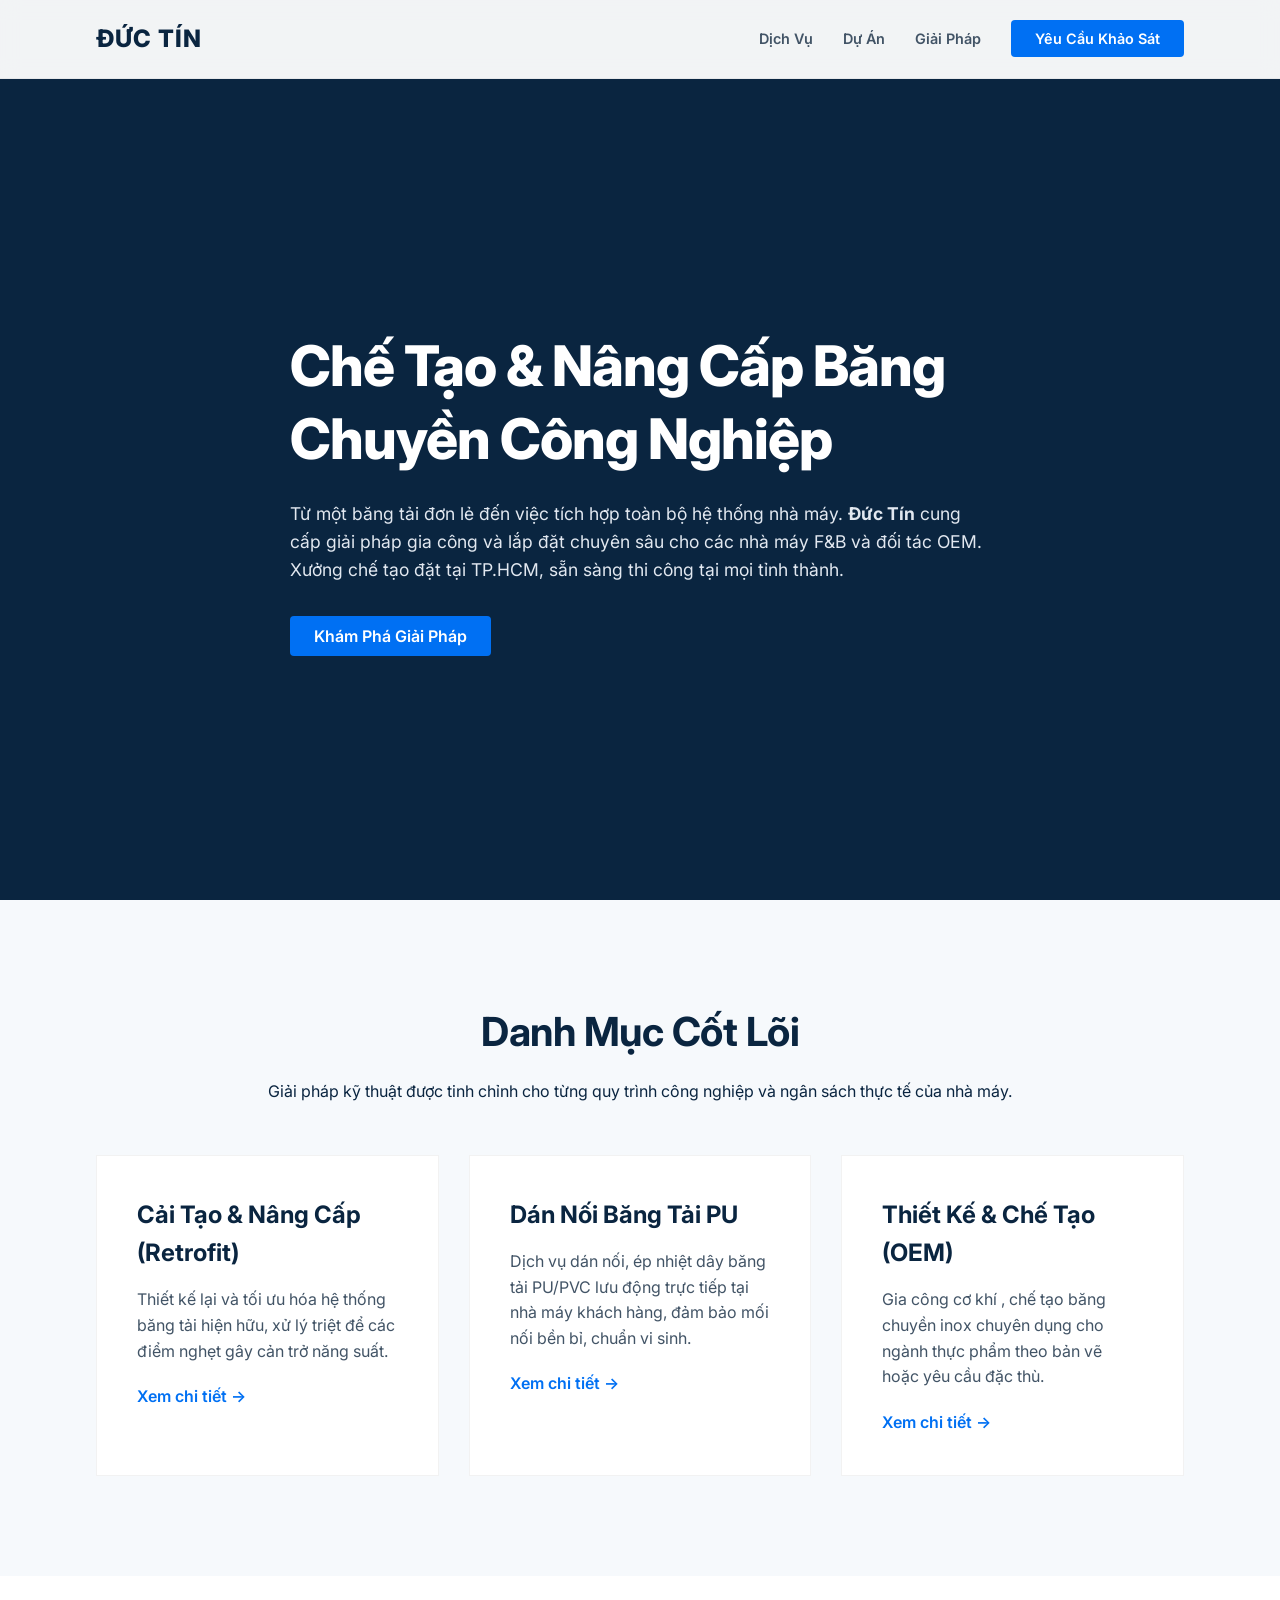
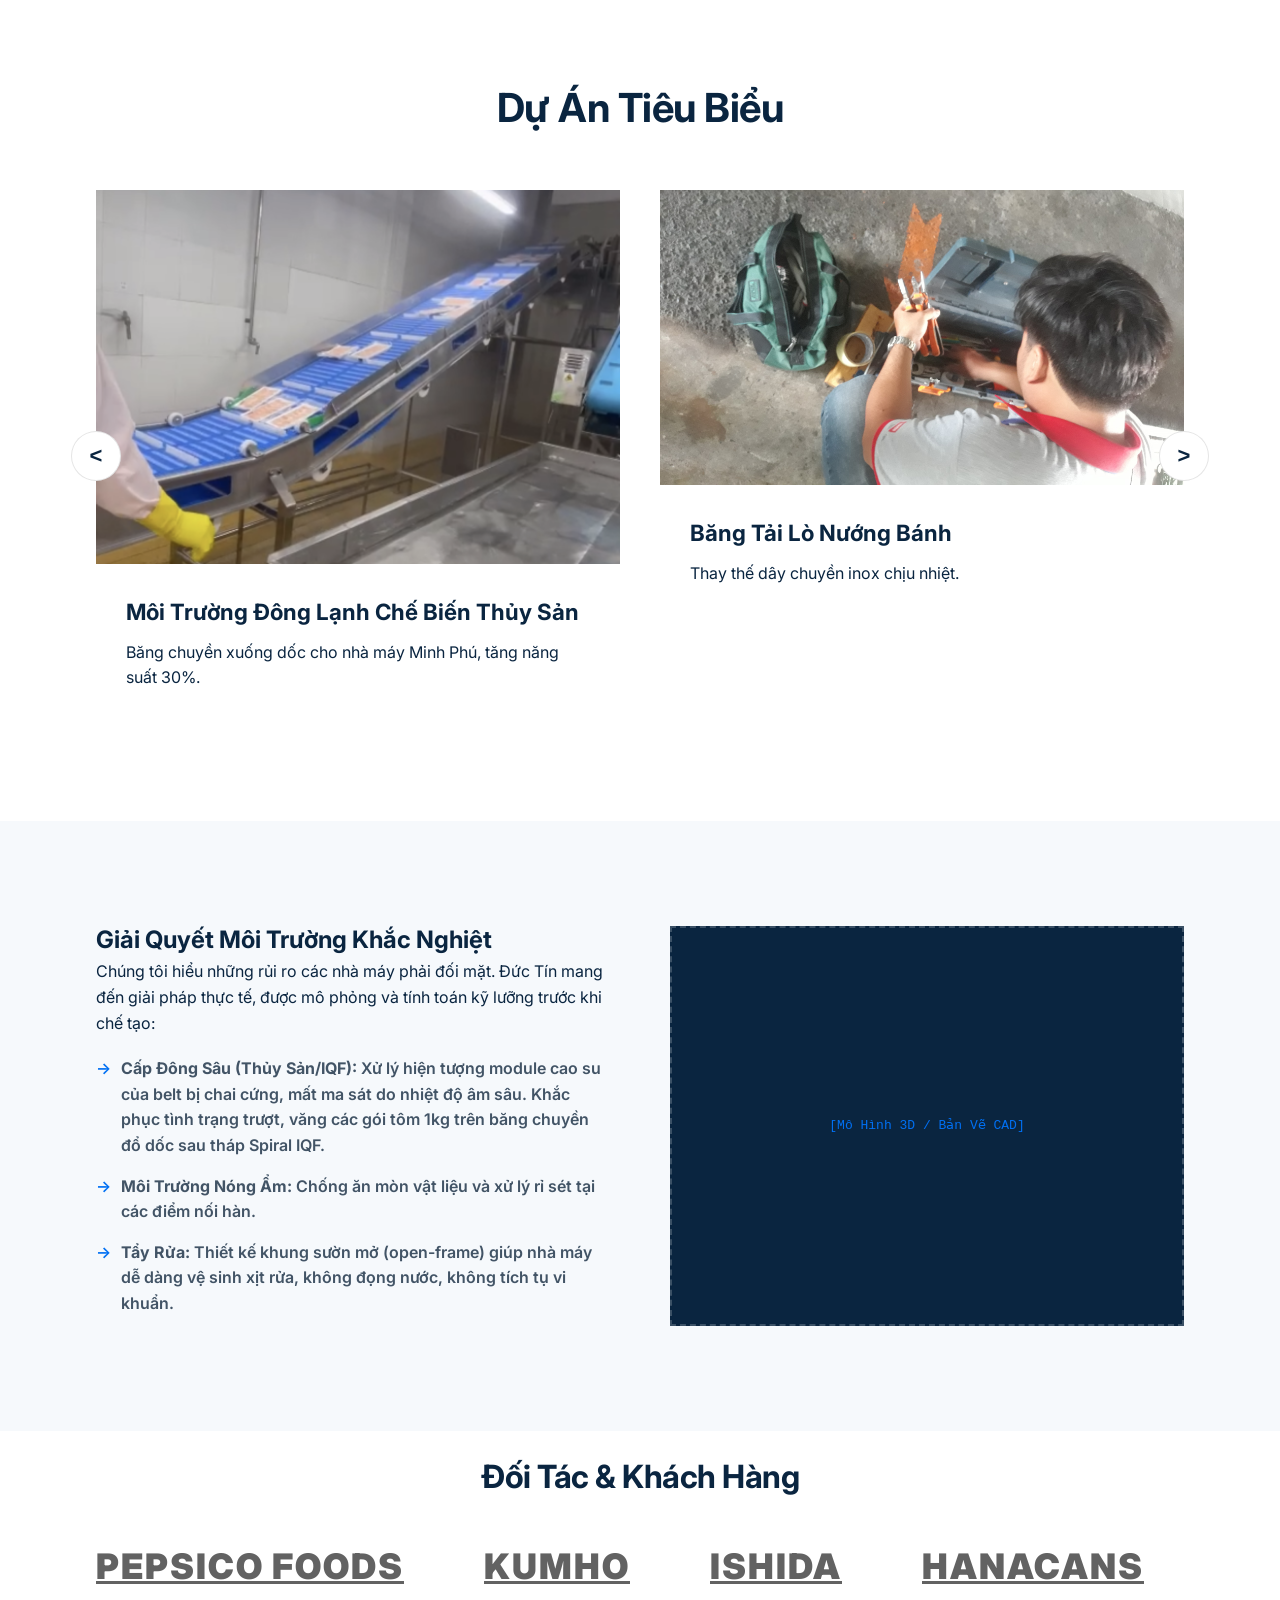
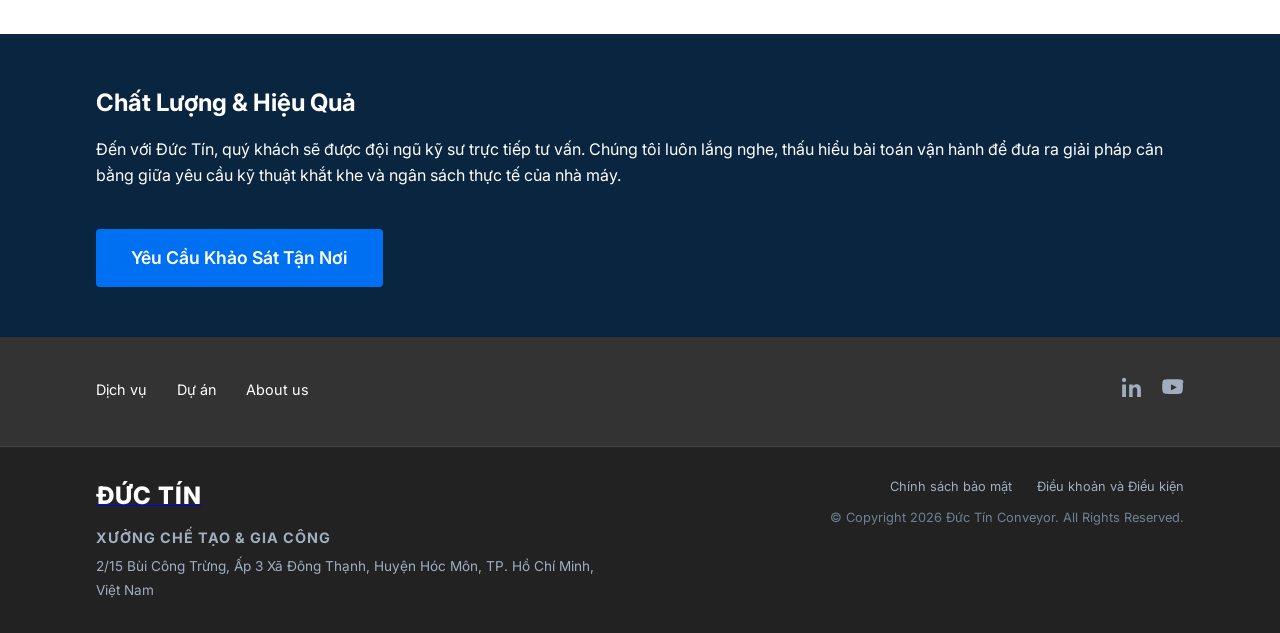
==== index.html @ 05ac9825 "init" ====
<!doctype html>
<html lang="vi">
  <head>
    <meta charset="UTF-8" />
    <meta name="viewport" content="width=device-width, initial-scale=1.0" />
    <meta
      name="description"
      content="Đức Tín - Chuyên gia chế tạo và nâng cấp hệ thống băng chuyền (Conveyor Retrofit) cho nhà máy F&B và đối tác OEM tại TP.HCM và toàn quốc."
    />
    <title>
      Đức Tín | Giải Pháp Băng Chuyền Thực Phẩm & Kỹ Thuật Chuyên Sâu
    </title>

    <link rel="stylesheet" href="assets/css/style.css" />
    <link
      href="https://fonts.googleapis.com/css2?family=Inter:wght@300;400;600;800&display=swap"
      rel="stylesheet"
    />
  </head>
  <body>
    <header id="main-header">
      <div class="container flex-between">
        <div class="logo">
          <strong>ĐỨC TÍN</strong>
        </div>
        <nav>
          <ul class="nav-links">
            <li><a href="#capabilities">Dịch Vụ</a></li>
            <li><a href="#projects">Dự Án</a></li>
            <li><a href="#expertise">Giải Pháp</a></li>
            <li><a href="#contact" class="btn-primary">Yêu Cầu Khảo Sát</a></li>
          </ul>
        </nav>
      </div>
    </header>

    <main>
      <section id="hero" class="hero-section">
        <video class="hero-video" autoplay loop muted playsinline>
          <source src="assets/videos/20250815_181131.mp4" type="video/mp4" />
        </video>

        <div class="hero-overlay"></div>

        <div class="container hero-content kinetic-up">
          <h1>Chế Tạo & Nâng Cấp Băng Chuyền Công Nghiệp</h1>
          <p>
            Từ một băng tải đơn lẻ đến việc tích hợp toàn bộ hệ thống nhà máy.
            <strong>Đức Tín</strong> cung cấp giải pháp gia công và lắp đặt
            chuyên sâu cho các nhà máy F&B và đối tác OEM. Xưởng chế tạo đặt tại
            TP.HCM, sẵn sàng thi công tại mọi tỉnh thành.
          </p>
          <div class="hero-actions">
            <a href="#capabilities" class="btn-primary">Khám Phá Giải Pháp</a>
          </div>
        </div>
      </section>

      <section id="capabilities" class="section-padding bg-light">
        <div class="container">
          <div class="section-header kinetic-up">
            <h2>Danh Mục Cốt Lõi</h2>
            <p>
              Giải pháp kỹ thuật được tinh chỉnh cho từng quy trình công nghiệp
              và ngân sách thực tế của nhà máy.
            </p>
          </div>
          <div class="grid-3">
            <div class="card kinetic-up delay-1">
              <h3>Cải Tạo & Nâng Cấp (Retrofit)</h3>
              <p>
                Thiết kế lại và tối ưu hóa hệ thống băng tải hiện hữu, xử lý
                triệt để các điểm nghẹt gây cản trở năng suất.
              </p>
              <a
                href="https://bangtaiductin.com/dich-vu/caitao"
                class="read-more"
                >Xem chi tiết &rarr;</a
              >
            </div>
            <div class="card kinetic-up delay-2">
              <h3>Dán Nối Băng Tải PU</h3>
              <p>
                Dịch vụ dán nối, ép nhiệt dây băng tải PU/PVC lưu động trực tiếp
                tại nhà máy khách hàng, đảm bảo mối nối bền bỉ, chuẩn vi sinh.
              </p>
              <a
                href="https://bangtaiductin.com/dich-vu/dannoipu"
                class="read-more"
                >Xem chi tiết &rarr;</a
              >
            </div>
            <div class="card kinetic-up delay-3">
              <h3>Thiết Kế & Chế Tạo (OEM)</h3>
              <p>
                Gia công cơ khí , chế tạo băng chuyền inox chuyên dụng cho ngành
                thực phẩm theo bản vẽ hoặc yêu cầu đặc thù.
              </p>
              <a
                href="https://bangtaiductin.com/dich-vu/thietkechetao"
                class="read-more"
                >Xem chi tiết &rarr;</a
              >
            </div>
          </div>
        </div>
      </section>

      <!-- Projects-->
      <section id="projects" class="section-padding">
        <div class="container">
          <div class="section-header kinetic-up">
            <h2>Dự Án Tiêu Biểu</h2>
          </div>

          <div class="projects-slider">
            <button class="slider-btn prev">&lt;</button>

            <div class="projects-viewport">
              <div class="projects-track">
                <!--infinite looping carousel-->
                <!-- PROJECT CARD 1 -->
                <div class="project-card kinetic-up delay-1">
                  <a
                    href="https://bangtaiductin.com/du-an/thuysanlanh"
                    class="project-link"
                  ></a>
                  <div class="project-image">
                    <img src="assets/img/20260228_132549.png" />
                  </div>
                  <div class="project-info">
                    <h4>Môi Trường Đông Lạnh Chế Biến Thủy Sản</h4>
                    <p>
                      Băng chuyền xuống dốc cho nhà máy Minh Phú, tăng năng suất
                      30%.
                    </p>
                  </div>
                </div>

                <!-- PROJECT CARD 2 -->
                <div class="project-card kinetic-up delay-2">
                  <a
                    href="https://bangtaiductin.com/du-an/lo-nuong-banh"
                    class="project-link"
                  ></a>
                  <div class="project-image">
                    <img src="assets/img/20250706_082351.jpg" />
                  </div>
                  <div class="project-info">
                    <h4>Băng Tải Lò Nướng Bánh</h4>
                    <p>Thay thế dây chuyền inox chịu nhiệt.</p>
                  </div>
                </div>

                <!-- PROJECT CARD 3 -->
                <div class="project-card kinetic-up delay-3">
                  <a
                    href="https://bangtaiductin.com/du-an/lo-nuong-banh"
                    class="project-link"
                  ></a>
                  <div class="project-image">
                    <img src="" />
                  </div>
                  <div class="project-info">
                    <h4>Dự Án 3</h4>
                    <p>ghí chú</p>
                  </div>
                </div>

                <!-- PROJECT CARD 4 -->
                <div class="project-card kinetic-up delay-4">
                  <a
                    href="https://bangtaiductin.com/du-an/lo-nuong-banh"
                    class="project-link"
                  ></a>
                  <div class="project-image">
                    <img src="" />
                  </div>
                  <div class="project-info">
                    <h4>Dự Án 4</h4>
                    <p>ghi chú</p>
                  </div>
                </div>

                <!-- Future projects add here -->
              </div>
            </div>

            <button class="slider-btn next">&gt;</button>
          </div>
        </div>
      </section>

      <section id="expertise" class="section-padding bg-light">
        <div class="container innovation-split">
          <div class="innovation-text kinetic-up">
            <h2>Giải Quyết Môi Trường Khắc Nghiệt</h2>
            <p>
              Chúng tôi hiểu những rủi ro các nhà máy phải đối mặt. Đức Tín mang
              đến giải pháp thực tế, được mô phỏng và tính toán kỹ lưỡng trước
              khi chế tạo:
            </p>
            <ul>
              <li>
                <strong>Cấp Đông Sâu (Thủy Sản/IQF):</strong> Xử lý hiện tượng
                module cao su của belt bị chai cứng, mất ma sát do nhiệt độ âm
                sâu. Khắc phục tình trạng trượt, văng các gói tôm 1kg trên băng
                chuyền đổ dốc sau tháp Spiral IQF.
              </li>
              <li>
                <strong>Môi Trường Nóng Ẩm:</strong> Chống ăn mòn vật liệu và xử
                lý rỉ sét tại các điểm nối hàn.
              </li>
              <li>
                <strong>Tẩy Rửa:</strong> Thiết kế khung sườn mở (open-frame)
                giúp nhà máy dễ dàng vệ sinh xịt rửa, không đọng nước, không
                tích tụ vi khuẩn.
              </li>
            </ul>
          </div>

          <div class="innovation-visual kinetic-up delay-2">
            <div class="blueprint-placeholder">
              <span>[Mô Hình 3D / Bản Vẽ CAD]</span>
            </div>
          </div>
        </div>
      </section>

      <!-- Clinents -->
      <section id="clients" class="section-padding">
        <div class="container kinetic-up">
          <div class="section-header">
            <h2>Đối Tác & Khách Hàng</h2>
          </div>

          <div class="logo-marquee">
            <div class="logo-track">
              <!-- ORIGINAL SET -->
              <a
                href="https://www.pepsico.com"
                target="_blank"
                class="logo-item"
                >Pepsico Foods</a
              >
              <a href="https://www.kumho.com" target="_blank" class="logo-item"
                >Kumho</a
              >
              <a href="https://www.ishida.com" target="_blank" class="logo-item"
                >Ishida</a
              >
              <a
                href="https://www.hanacans.com"
                target="_blank"
                class="logo-item"
                >Hanacans</a
              >
              <a
                href="https://www.hanacans.com"
                target="_blank"
                class="logo-item"
                >Baosteel</a
              >
              <a
                href="https://www.hanacans.com"
                target="_blank"
                class="logo-item"
                >Bridgestone</a
              >
              <a
                href="https://www.hanacans.com"
                target="_blank"
                class="logo-item"
                >Anh Phát</a
              >
              <a
                href="https://www.hanacans.com"
                target="_blank"
                class="logo-item"
                >PERFETTI VAN MELLE</a
              >
              <a
                href="https://www.hanacans.com"
                target="_blank"
                class="logo-item"
                >TAIKA SEAFOOD</a
              >

              <!-- DUPLICATE SET (for seamless loop) -->
              <a
                href="https://www.pepsico.com"
                target="_blank"
                class="logo-item"
                >Pepsico Foods</a
              >
              <a href="https://www.kumho.com" target="_blank" class="logo-item"
                >Kumho</a
              >
              <a href="https://www.ishida.com" target="_blank" class="logo-item"
                >Ishida</a
              >
              <a
                href="https://www.hanacans.com"
                target="_blank"
                class="logo-item"
                >Hanacans</a
              >
              <a
                href="https://www.hanacans.com"
                target="_blank"
                class="logo-item"
                >Baosteel</a
              >
              <a
                href="https://www.hanacans.com"
                target="_blank"
                class="logo-item"
                >Bridgestone</a
              >
              <a
                href="https://www.hanacans.com"
                target="_blank"
                class="logo-item"
                >Anh Phát</a
              >
              <a
                href="https://www.hanacans.com"
                target="_blank"
                class="logo-item"
                >PERFETTI VAN MELLE</a
              >
              <a
                href="https://www.hanacans.com"
                target="_blank"
                class="logo-item"
                >TAIKA SEAFOOD</a
              >
            </div>
          </div>
        </div>
      </section>

      <!-- CALL TO ACTION -->
      <section id="calltoaction" class="section-padding bg-dark">
        <div class="container text-center kinetic-up">
          <h2>Chất Lượng & Hiệu Quả</h2>
          <p>
            Đến với Đức Tín, quý khách sẽ được đội ngũ kỹ sư trực tiếp tư vấn.
            Chúng tôi luôn lắng nghe, thấu hiểu bài toán vận hành để đưa ra giải
            pháp cân bằng giữa yêu cầu kỹ thuật khắt khe và ngân sách thực tế
            của nhà máy.
          </p>
          <a
            href="mailto:huynh.nguyen@southernstar-vn.com"
            class="btn-primary btn-large"
            >Yêu Cầu Khảo Sát Tận Nơi</a
          >
        </div>
      </section>
    </main>

    <!-- FOOTER-->
    <footer class="bg-dark main-footer">
      <div class="footer-wrapper">
        <section class="footer--top">
          <article class="container top-article">
            <div class="footer--links">
              <ul class="footer--list">
                <li class="footer--listItem">
                  <a
                    href="https://southernstar-vn.com/"
                    class="footer--link text-small"
                    >Dịch vụ</a
                  >
                </li>
                <li class="footer--listItem">
                  <a
                    href="https://southernstar-vn.com/"
                    class="footer--link text-small"
                    >Dự án</a
                  >
                </li>
                <li class="footer--listItem">
                  <a
                    href="https://southernstar-vn.com/"
                    class="footer--link text-small"
                    >About us</a
                  >
                </li>
              </ul>
            </div>

            <div class="footer--socialMedia">
              <ul class="footer--socialList">
                <li class="footer--socialLink">
                  <a
                    href="https://www.linkedin.com/in/anh-%C4%91%E1%BA%B7ng-7b62b5374/"
                    target="_blank"
                    class="footer--socialIcon"
                    aria-label="LinkedIn"
                  >
                    <!-- LinkedIn SVG -->
                    <svg
                      width="20"
                      height="20"
                      viewBox="0 0 24 24"
                      fill="currentColor"
                    >
                      <path
                        d="M4.98 3.5C4.98 4.88 3.87 6 2.49 6S0 4.88 0 3.5 1.11 1 2.49 1s2.49 1.12 2.49 2.5zM.22 8.98h4.54V24H.22V8.98zM8.56 8.98h4.35v2.05h.06c.61-1.15 2.09-2.35 4.29-2.35 4.59 0 5.44 3.02 5.44 6.95V24h-4.54v-7.54c0-1.8-.03-4.11-2.51-4.11-2.52 0-2.91 1.96-2.91 3.98V24H8.56V8.98z"
                      />
                    </svg>
                  </a>
                </li>
                <li class="footer--socialLink">
                  <a
                    href="https://www.youtube.com/"
                    target="_blank"
                    class="footer--socialIcon"
                    aria-label="YouTube"
                  >
                    <!-- LinkedIn SVG -->
                    <svg
                      width="22"
                      height="22"
                      viewBox="0 0 24 24"
                      fill="currentColor"
                    >
                      <path
                        d="M23.5 6.2s-.2-1.7-.8-2.4c-.8-.9-1.6-.9-2-1C17.9 2.5 12 2.5 12 2.5h-.1s-5.9 0-8.7.3c-.4.1-1.2.1-2 1C.6 4.5.5 6.2.5 6.2S.2 8 .2 9.7v1.6C.2 13 .5 14.8.5 14.8s.2 1.7.8 2.4c.8.9 1.8.9 2.3 1 1.7.2 7.4.3 7.4.3s5.9 0 8.7-.3c.4-.1 1.2-.1 2-1 .6-.7.8-2.4.8-2.4s.3-1.8.3-3.5V9.7c0-1.7-.3-3.5-.3-3.5zM9.8 14.6V7.9l6.4 3.3-6.4 3.4z"
                      />
                    </svg>
                  </a>
                </li>
              </ul>
            </div>
          </article>
        </section>

        <section class="footer--bottom">
          <article class="container bottom-article">
            <!-- LEFT COLUMN -->
            <div class="footer--left">
              <div class="footer--brands">
                <a
                  href="https://bangtaiductin.com/"
                  class="footer--brandLink main"
                  aria-label="Đức Tín logo"
                >
                  <span class="footer-logo"><strong>ĐỨC TÍN</strong></span>
                </a>
              </div>

              <div class="footer--address">
                <h4 class="footer--heading">Xưởng Chế Tạo & Gia Công</h4>
                <p class="footer--address-text">
                  <a
                    href="https://maps.app.goo.gl/fqE8idjkacRK633M6"
                    class="footer--address"
                  >
                    2/15 Bùi Công Trừng, Ấp 3 Xã Đông Thạnh, Huyện Hóc Môn, TP.
                    Hồ Chí Minh, Việt Nam
                  </a>
                </p>
              </div>
            </div>

            <!-- RIGHT COLUMN -->
            <div class="footer--privacy">
              <div class="footer--policy-row">
                <a href="termsnprivacy.html" class="footer--policy"
                  >Chính sách bảo mật</a
                >
                <a href="termsnprivacy.html" class="footer--policy"
                  >Điều khoản và Điều kiện</a
                >
              </div>

              <p class="footer--copyright text-extra-small">
                &copy; Copyright 2026 Đức Tín Conveyor. All Rights Reserved.
              </p>
            </div>
          </article>
        </section>
      </div>
    </footer>

    <script src="assets/js/main.js"></script>
  </body>
</html>
---- assets/css/style.css ----
:root {
    --corporate-blue: #0A2540;
    --engineer-gray: #425466;
    --light-bg: #F6F9FC;
    --white: #FFFFFF;
    --accent-color: #0070F3;
    --font-main: 'Inter', sans-serif;
    --transition-smooth: all 0.6s cubic-bezier(0.16, 1, 0.3, 1);
}

* { margin: 0; padding: 0; box-sizing: border-box; }
html { scroll-behavior: smooth; }
body {
    font-family: var(--font-main);
    color: var(--corporate-blue);
    line-height: 1.6;
    background-color: var(--white);
    overflow-x: hidden;
}

.container { width: 85%; max-width: 1200px; margin: 0 auto; }

/* =========================
   HEADER
========================= */

#main-header {
    background: rgba(255, 255, 255, 0.95);
    backdrop-filter: blur(10px);
    position: fixed;
    width: 100%;
    top: 0;
    z-index: 100;
    padding: 20px 0;
    border-bottom: 1px solid rgba(0,0,0,0.05);
    transition: var(--transition-smooth);
}

.flex-between { display: flex; justify-content: space-between; align-items: center; }

.logo { font-size: 1.5rem; font-weight: 300; letter-spacing: 1px; }
.logo strong, .footer-logo strong { font-weight: 800; }
.logo span, .footer-logo span { color: var(--accent-color); }

.nav-links { list-style: none; display: flex; gap: 30px; align-items: center; }
.nav-links a { text-decoration: none; color: var(--engineer-gray); font-weight: 600; font-size: 0.9rem; transition: color 0.3s ease; }
.nav-links a:hover { color: var(--accent-color); }
/* =========================
   BUTTONS
========================= */

.btn-primary {
    background-color: var(--accent-color);
    color: var(--white) !important;
    padding: 10px 24px;
    border-radius: 4px;
    text-decoration: none;
    font-weight: 600;
    transition: background 0.3s ease;
}
.btn-primary:hover { background-color: #005bb5; }
.btn-large { padding: 15px 35px; font-size: 1.1rem; display: inline-block; margin-top: 20px; }


/* Sections */
.section-padding { padding: 100px 0; }
.bg-light { background-color: var(--light-bg); }
.bg-dark { background-color: var(--corporate-blue); color: var(--white); }

.section-header { text-align: center; /* Centers the text */
    margin: 0 auto 50px auto; /* Centers the entire block in the middle of the page */ }
.section-header h2 { font-size: 2.5rem; margin-bottom: 15px; letter-spacing: -0.5px; }


/* =========================
   HERO
========================= */

.hero-section { 
    height: 100vh; 
    display: flex; 
    align-items: center; 
    position: relative; 
    padding-top: 80px; 
    overflow: hidden; /* Prevents the video from breaking the layout */
    background-color: var(--corporate-blue); /* Fallback color before video loads */
}

/* Make the video cover the whole screen */
.hero-video {
    position: absolute;
    top: 0;
    left: 0;
    width: 100%;
    height: 100%;
    object-fit: cover; /* Scales the video without stretching it */
    z-index: 0;
}

/* The dark gradient overlay so your white text pops */
.hero-overlay {
    position: absolute;
    top: 0;
    left: 0;
    width: 100%;
    height: 100%;
    background: linear-gradient(rgba(10, 37, 64, 0.75), rgba(10, 37, 64, 0.85));
    z-index: 1;
}

/* Ensure the text sits on top of everything */
.hero-content { 
    max-width: 700px; 
    position: relative; 
    z-index: 2; 
}

.hero-content h1 { 
    font-size: clamp(2.2rem, 5vw, 3.5rem);
    font-weight: 800; 
    line-height: 1.3; 
    margin-bottom: 24px; 
    letter-spacing: -1px; 
    color: var(--white); 
}


.hero-content p { 
    font-size: 1.1rem; 
    color: #e2e8f0; 
    margin-bottom: 40px; 
}

/* =========================
   CORE WORK Grids n Cards
========================= */

.grid-3 { display: grid; grid-template-columns: repeat(auto-fit, minmax(300px, 1fr)); gap: 30px; }
.card { background: var(--white); padding: 40px; border: 1px solid rgba(0,0,0,0.05); transition: var(--transition-smooth); }
.card:hover { transform: translateY(-5px); box-shadow: 0 20px 40px rgba(0,0,0,0.08); }
.card h3 { font-size: 1.5rem; margin-bottom: 15px; }
.card p { color: var(--engineer-gray); margin-bottom: 20px; }
.read-more { color: var(--accent-color); text-decoration: none; font-weight: 600; }

/* Stats Section */
.grid-4 { display: grid; grid-template-columns: repeat(auto-fit, minmax(200px, 1fr)); gap: 30px; text-align: center; }
.stat-box { padding: 20px; }
.stat-box h3 { font-size: 3.5rem; font-weight: 800; color: var(--accent-color); margin-bottom: 10px; }
.stat-box span { font-size: 1.1rem; text-transform: uppercase; letter-spacing: 1px; color: #a0aec0; }

/* =========================
   PROJECTS SECTIONS
========================= */


.project-link {
    position: absolute;
    inset: 0;              /* top:0 right:0 bottom:0 left:0 */
    z-index: 10;
    text-indent: -9999px;  /* hide text if any */
}
.project-card:hover {
    transform: translateY(-6px);
    box-shadow: 0 20px 45px rgba(0,0,0,0.12);
}
.project-image img {
    width: 100%;
    height: 100%;
    object-fit: cover;
    display: block;
}
.project-info { padding: 30px; }
.project-info h4 { font-size: 1.4rem; margin-bottom: 10px; }

.projects-slider {
    position: relative;
    display: flex;
    align-items: center;
}

.projects-viewport {
    overflow: hidden;
    width: 100%;
}

.projects-track {
    display: flex;
    gap: 40px;              /* use gap instead of padding */
    transition: transform 0.6s ease;
}

.projects-track .project-card {
    flex: 0 0 calc(50% - 20px);
}

.slider-btn {
    position: absolute;
    top: 50%;
    transform: translateY(-50%);
    background: white;
    color: var(--corporate-blue);
    border: 1px solid rgba(0,0,0,0.1);
    width: 50px;
    height: 50px;
    border-radius: 50%;
    font-size: 22px;
    font-weight: 600;
    cursor: pointer;
    transition: 0.3s ease;
    z-index: 20;
}

.slider-btn:hover {
    background: var(--corporate-blue);
    color: white;
}

.prev { left: -25px; }
.next { right: -25px; }


/* =========================
   INNOVATION SECTION
========================= */

.innovation-split { display: grid; grid-template-columns: 1fr 1fr; gap: 60px; align-items: center; }
.innovation-text ul { list-style: none; margin-top: 20px; }
.innovation-text ul li { position: relative; padding-left: 25px; margin-bottom: 15px; font-weight: 600; color: var(--engineer-gray); }
.innovation-text ul li::before { content: '→'; position: absolute; left: 0; color: var(--accent-color); }
.blueprint-placeholder { height: 400px; background: #0A2540; border: 2px dashed rgba(255,255,255,0.2); display: flex; align-items: center; justify-content: center; color: var(--accent-color); font-family: monospace; }

/* =========================
   CLIENTS LOGO
========================= */

#clients.section-padding {
    padding: 20px 0 10px 0;   
}

#clients .section-header {
    margin-bottom: 15px;     
}

#clients .section-header h2 {
    margin: 0;
    font-size: 2rem;
}

/* Logo Marquee Container */
.logo-marquee {
    overflow: hidden;
    position: relative;
    width: 100%;
    padding-top: 20px;
    padding-bottom: 30px;
}

/* Moving Track */
.logo-track {
    display: flex;
    gap: 80px;
    width: max-content;
    animation: marqueeMove 45s linear infinite;
}

/* Pause on hover */
.logo-marquee:hover .logo-track {
    animation-play-state: paused;
}

/* Logo Style */
.logo-item {
    font-size: 2.2rem;
    font-weight: 900;
    color: #1a202c;
    text-transform: uppercase;
    letter-spacing: 2px;
    transition: var(--transition-smooth);
    opacity: 0.7;
    filter: grayscale(100%);
    white-space: nowrap;
}

.logo-item:hover {
    color: var(--corporate-blue);
    filter: grayscale(0%);
    opacity: 1;
}


/* Keyframes: LEFT → RIGHT */
@keyframes marqueeMove {
    from {
        transform: translateX(0%);
    }
    to {
        transform: translateX(-50%);
    }
}

/* =========================
   CALL TO ACTION
========================= */

#calltoaction.section-padding {
    padding: 50px 0;
}

#calltoaction h2 {
    margin-bottom: 15px;
}

#calltoaction p {
    margin-bottom: 20px !important;
}

/* =========================
   FOOTER
========================= */

.main-footer {
    background-color: #333333;
    color: #ffffff;
    width: 100%;
}

.footer-wrapper {
    display: flex;
    flex-direction: column;
}

/*  footer top */

.footer--top {
    padding: 40px 0;
    border-bottom: 1px solid rgba(255, 255, 255, 0.1);
}

.top-article {
    display: flex;
    justify-content: space-between;
    align-items: flex-start;
    flex-wrap: wrap;
    gap: 40px;
}

.footer--list {
    list-style: none;
    display: flex;
    gap: 30px;
    margin: 0;
    padding: 0;
}

.footer--link {
    color: #ffffff;
    text-decoration: none;
    font-size: 0.9rem;
    transition: color 0.3s ease;
}

.footer--link:hover {
    color: var(--accent-color);
    text-decoration: underline;
}

.footer--socialList {
    list-style: none;
    display: flex;
    gap: 20px;
    margin: 0;
    padding: 0;
}

.footer--socialIcon {
    color: #a0aec0;
    display: inline-flex;
    align-items: center;
    justify-content: center;
    transition: color 0.3s ease, transform 0.3s ease;
}

.footer--socialIcon:hover {
    color: #ffffff;
}

/* footer bottom */

.footer--bottom {
    padding: 30px 0;
    background-color: #222222;
}

.bottom-article {
    display: flex;
    justify-content: space-between;
    align-items: flex-start;
    flex-wrap: wrap;
    gap: 40px;
}

/* footer left */
.footer--left {
    display: flex;
    flex-direction: column;
    gap: 10px;
    max-width: 500px;
}

.footer-logo {
    font-size: 1.5rem;
    letter-spacing: 1px;
    color: #ffffff;
}

.footer-logo strong {
    font-weight: 800;
}

.footer--heading {
    margin: 0 0 5px 0;
    font-size: 0.9rem;
    text-transform: uppercase;
    letter-spacing: 1px;
}

.footer--address-text {
    margin: 0;
    font-size: 0.85rem;
    line-height: 1.8;
}

.footer--address {
    color: #a0aec0;
    text-decoration: none;
}

.footer--address:hover {
    color: #ffffff;
}

/* footer right */
.footer--privacy {
    display: flex;
    flex-direction: column;
    align-items: flex-end;
    gap: 10px;
}

/* Policy links stay horizontal */
.footer--policy-row {
    display: flex;
    gap: 25px;
}

.footer--policy {
    color: #a0aec0;
    text-decoration: none;
    font-size: 0.8rem;
}

.footer--policy:hover {
    color: #ffffff;
    text-decoration: underline;
}

.footer--copyright {
    margin: 0;
    font-size: 0.8rem;
    color: #718096;
    text-align: right;
}


/* =========================
   RESPONSIVE MOBILE
========================= */

@media (max-width: 768px) {

    .top-article {
        flex-direction: column;
        gap: 30px;
    }

    .footer--list {
        flex-direction: column;
        gap: 15px;
    }

    .bottom-article {
        flex-direction: column;
        gap: 25px;
    }

    .footer--privacy {
        align-items: flex-start;
    }

    .footer--copyright {
        text-align: left;
    }
}

@media (max-width: 768px) {
    .innovation-split { grid-template-columns: 1fr; }
    .footer--privacy { flex-direction: column; align-items: flex-start; gap: 10px; }
    .footer--copyright { margin-left: 0; margin-top: 10px; }
}

/* Kinetic Animation Classes */
.kinetic-up { opacity: 0; transform: translateY(40px); transition: opacity 0.8s ease-out, transform 0.8s cubic-bezier(0.16, 1, 0.3, 1); }
.kinetic-up.in-view { opacity: 1; transform: translateY(0); }
.delay-1 { transition-delay: 0.1s; }
.delay-2 { transition-delay: 0.2s; }
.delay-3 { transition-delay: 0.3s; }
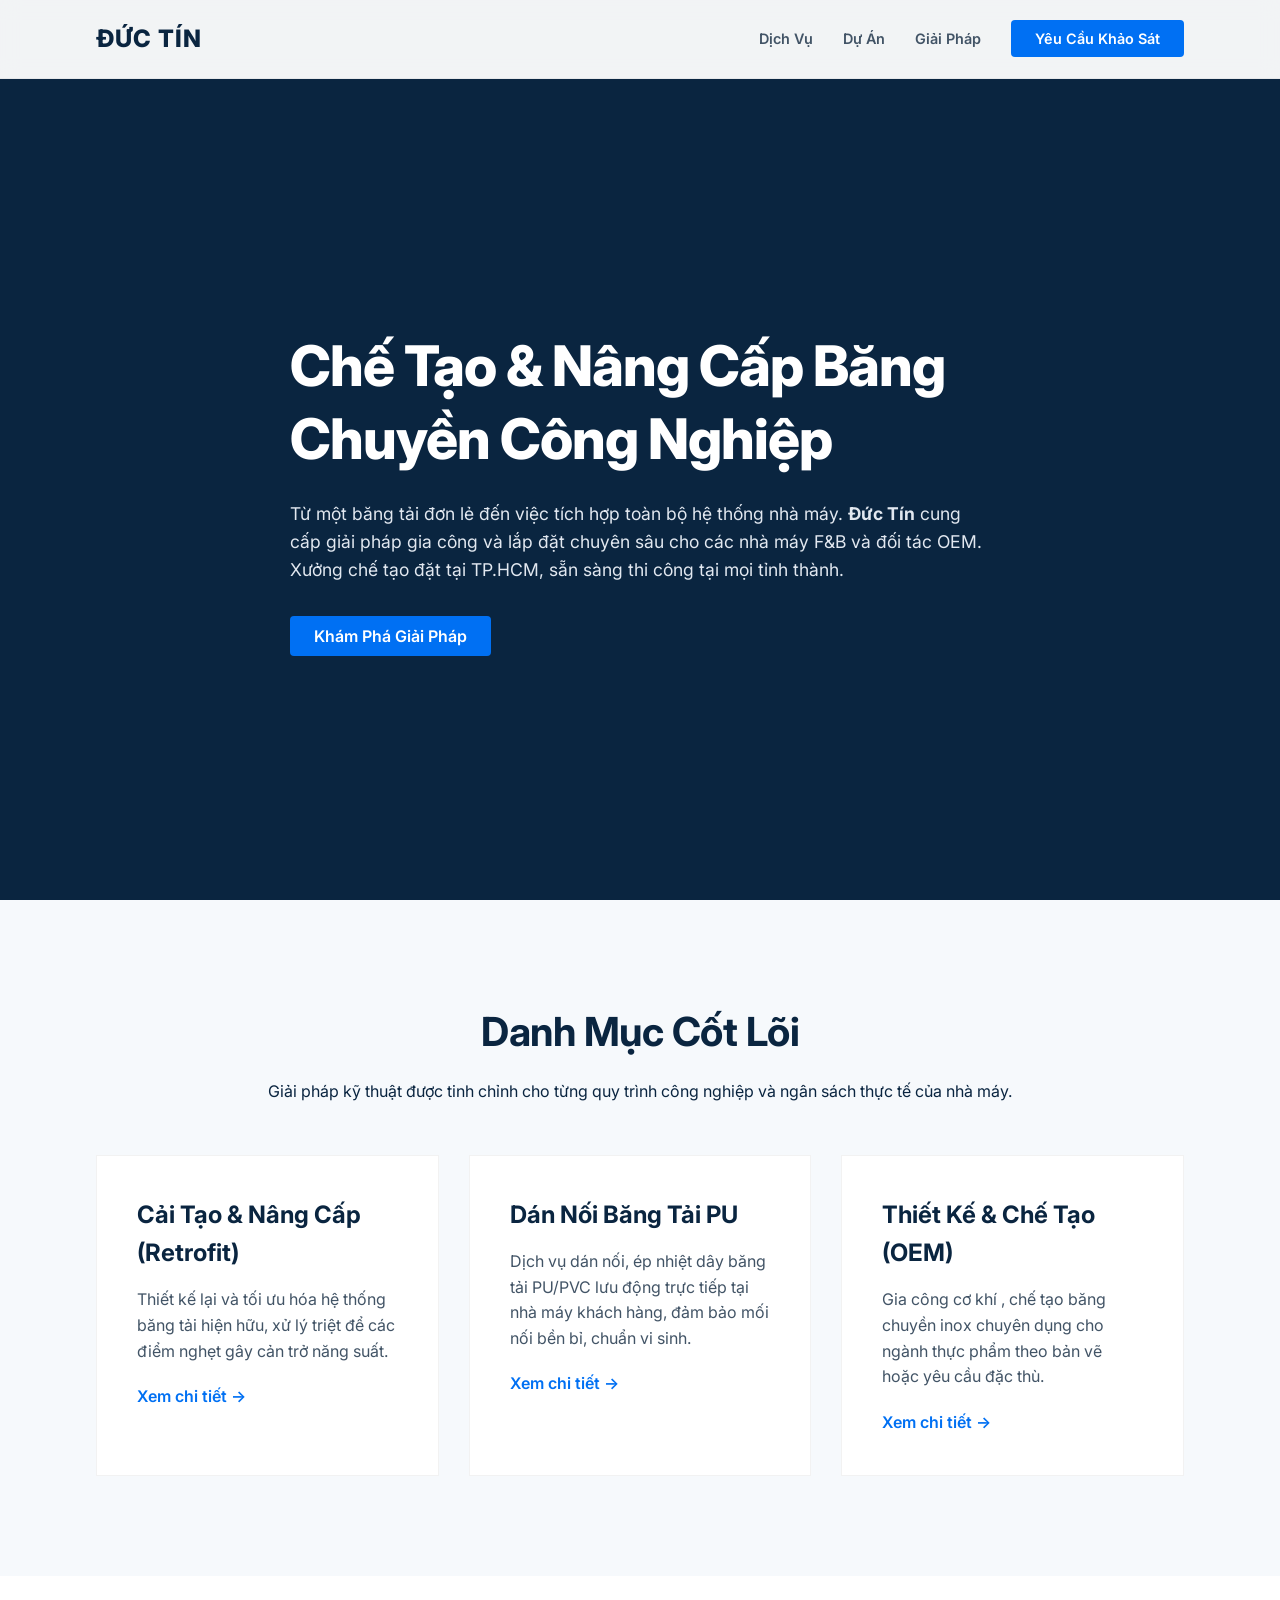
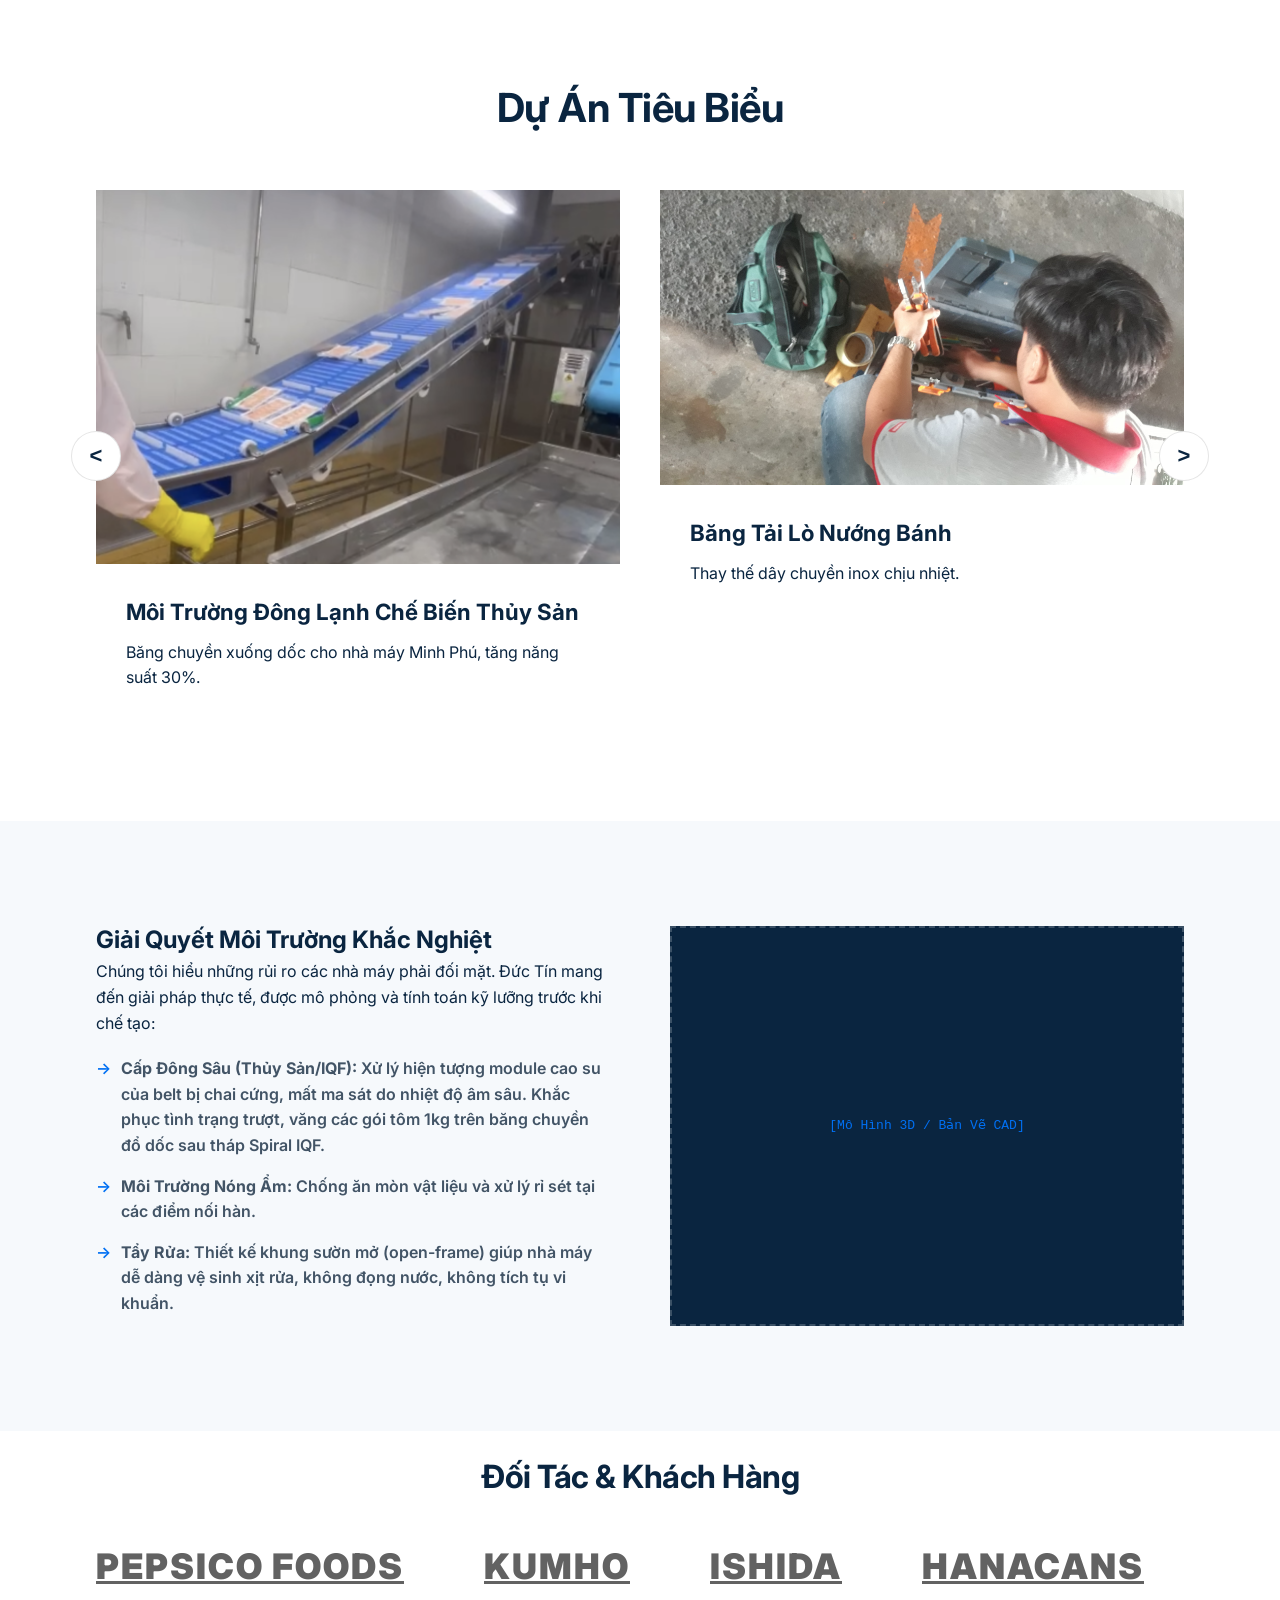
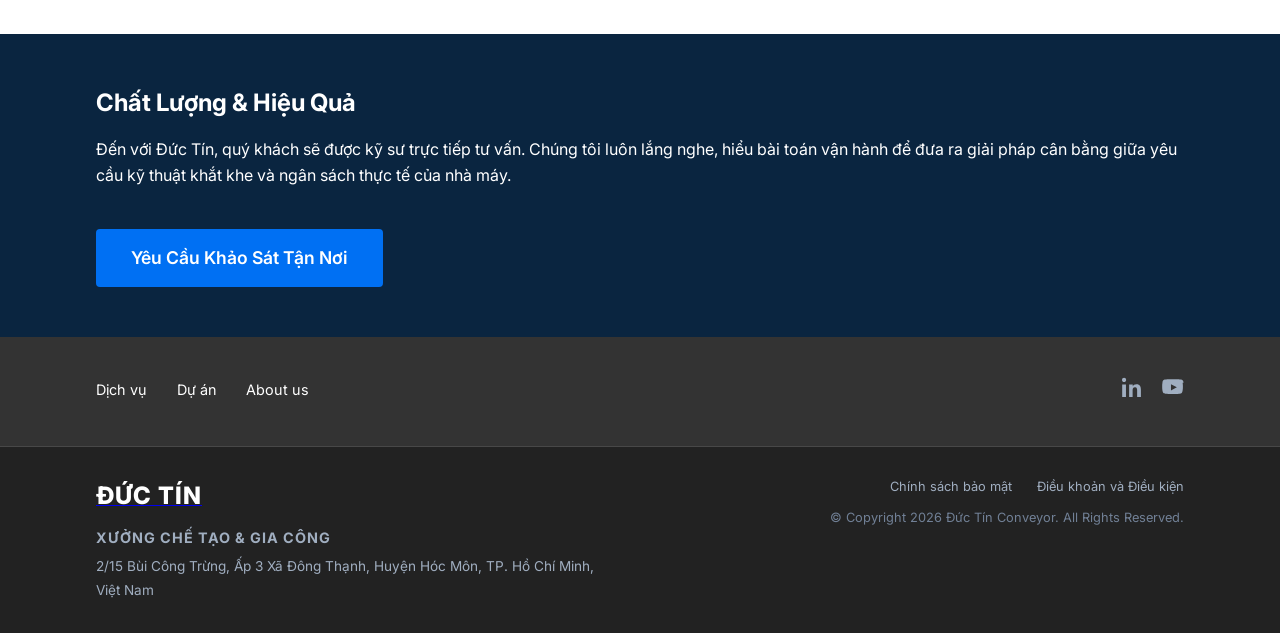
==== commit 2f3f8e18: "Update index.html" ====
--- a/index.html
+++ b/index.html
@@ -256,35 +256,39 @@
                 >Hanacans</a
               >
               <a
-                href="https://www.hanacans.com"
+                href="https://www.baosteel.com/home"
                 target="_blank"
                 class="logo-item"
                 >Baosteel</a
               >
               <a
-                href="https://www.hanacans.com"
+                href="https://www.bridgestone.com.vn/"
                 target="_blank"
                 class="logo-item"
                 >Bridgestone</a
               >
               <a
-                href="https://www.hanacans.com"
+                href="https://anhphat.com.vn/"
                 target="_blank"
                 class="logo-item"
                 >Anh Phát</a
               >
               <a
-                href="https://www.hanacans.com"
+                href="https://www.perfettivanmelle.com/"
                 target="_blank"
                 class="logo-item"
                 >PERFETTI VAN MELLE</a
               >
               <a
-                href="https://www.hanacans.com"
-                target="_blank"
-                class="logo-item"
-                >TAIKA SEAFOOD</a
-              >
+                href="https://taikaseafood.com.vn/"
+                target="_blank"
+                class="logo-item"
+                >TAIKA SEAFOOD</a>
+              <a
+                href="https://tgfish.vn/"
+                target="_blank"
+                class="logo-item"
+                >TG Fíhery</a>
 
               <!-- DUPLICATE SET (for seamless loop) -->
               <a
@@ -306,35 +310,40 @@
                 >Hanacans</a
               >
               <a
-                href="https://www.hanacans.com"
+                href="https://www.baosteel.com/home"
                 target="_blank"
                 class="logo-item"
                 >Baosteel</a
               >
               <a
-                href="https://www.hanacans.com"
+                href="https://www.bridgestone.com.vn/"
                 target="_blank"
                 class="logo-item"
                 >Bridgestone</a
               >
               <a
-                href="https://www.hanacans.com"
+                href="https://anhphat.com.vn/"
                 target="_blank"
                 class="logo-item"
                 >Anh Phát</a
               >
               <a
-                href="https://www.hanacans.com"
+                href="https://www.perfettivanmelle.com/"
                 target="_blank"
                 class="logo-item"
                 >PERFETTI VAN MELLE</a
               >
               <a
-                href="https://www.hanacans.com"
-                target="_blank"
-                class="logo-item"
-                >TAIKA SEAFOOD</a
-              >
+                href="https://taikaseafood.com.vn/"
+                target="_blank"
+                class="logo-item"
+                >TAIKA SEAFOOD</a>
+              <a
+                href="https://tgfish.vn/"
+                target="_blank"
+                class="logo-item"
+                >TG Fíhery</a>
+              
             </div>
           </div>
         </div>
@@ -345,8 +354,8 @@
         <div class="container text-center kinetic-up">
           <h2>Chất Lượng & Hiệu Quả</h2>
           <p>
-            Đến với Đức Tín, quý khách sẽ được đội ngũ kỹ sư trực tiếp tư vấn.
-            Chúng tôi luôn lắng nghe, thấu hiểu bài toán vận hành để đưa ra giải
+            Đến với Đức Tín, quý khách sẽ được kỹ sư trực tiếp tư vấn.
+            Chúng tôi luôn lắng nghe, hiểu bài toán vận hành để đưa ra giải
             pháp cân bằng giữa yêu cầu kỹ thuật khắt khe và ngân sách thực tế
             của nhà máy.
           </p>
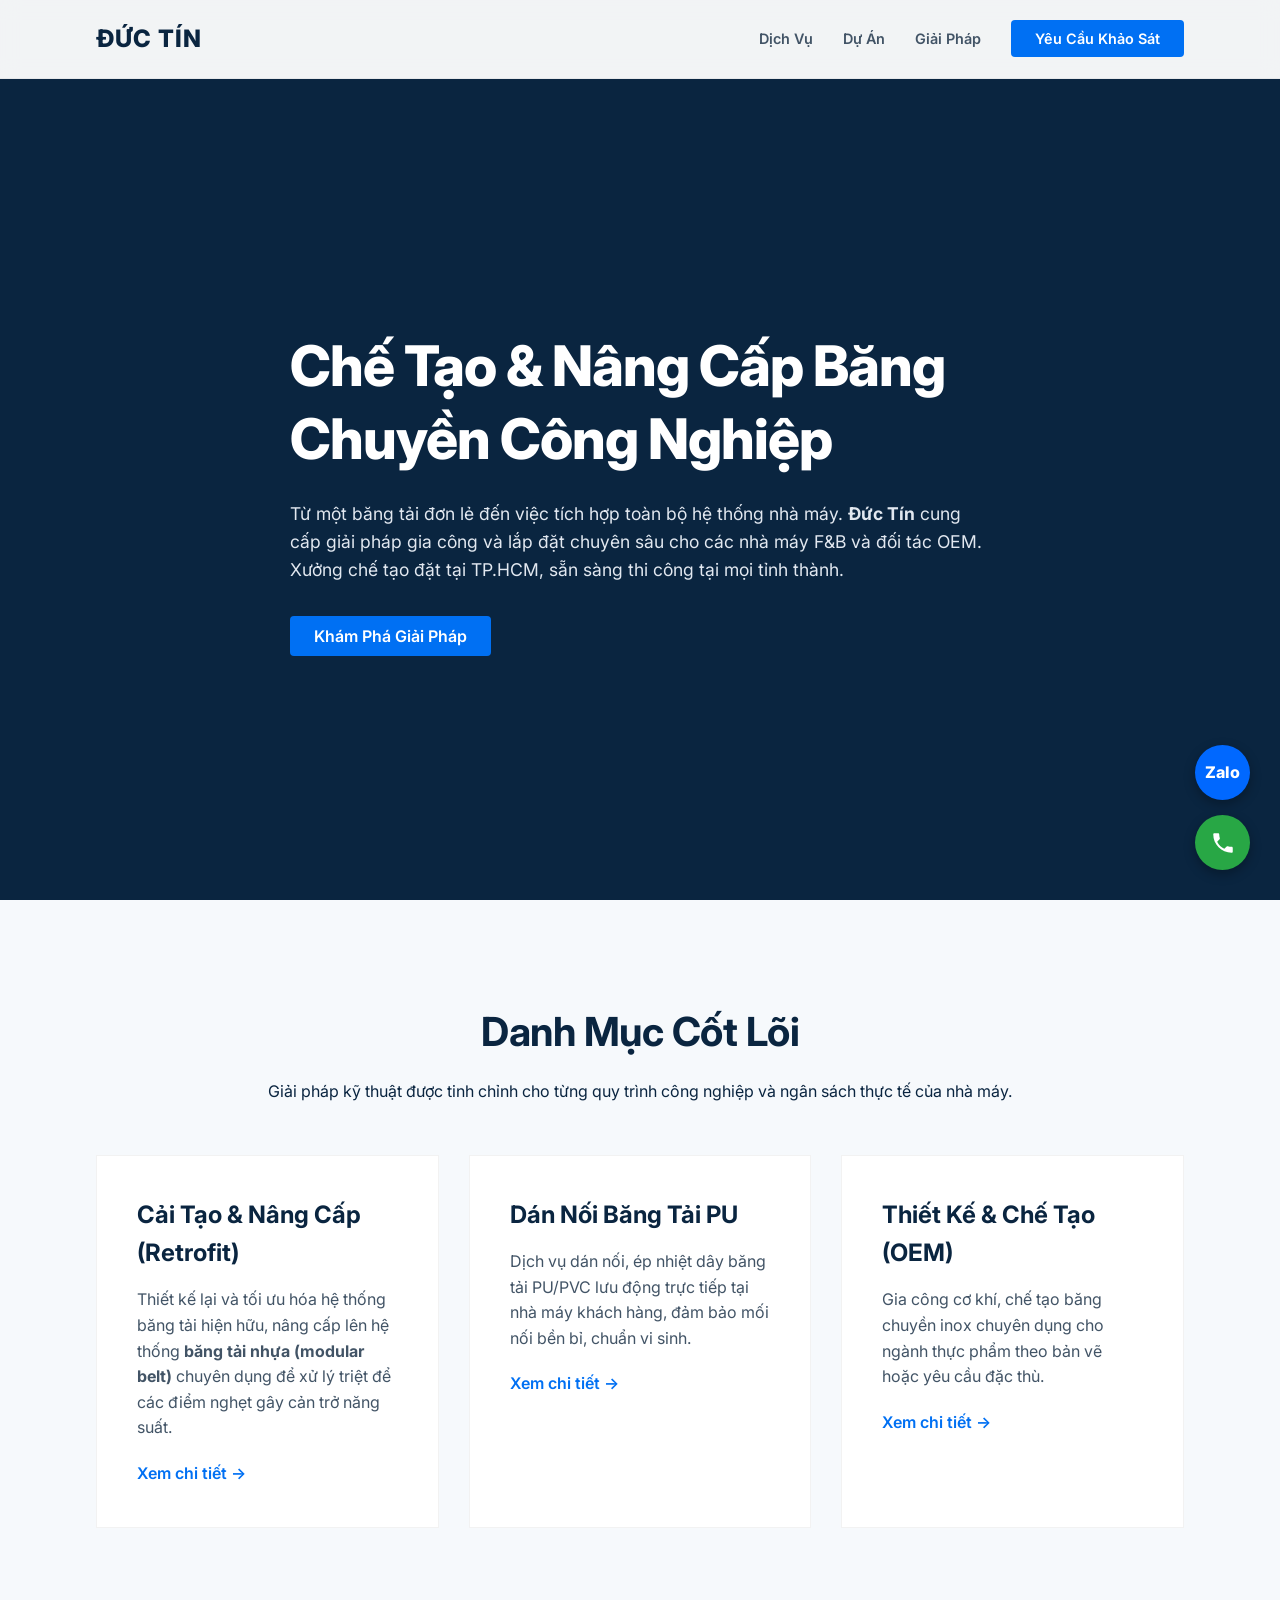
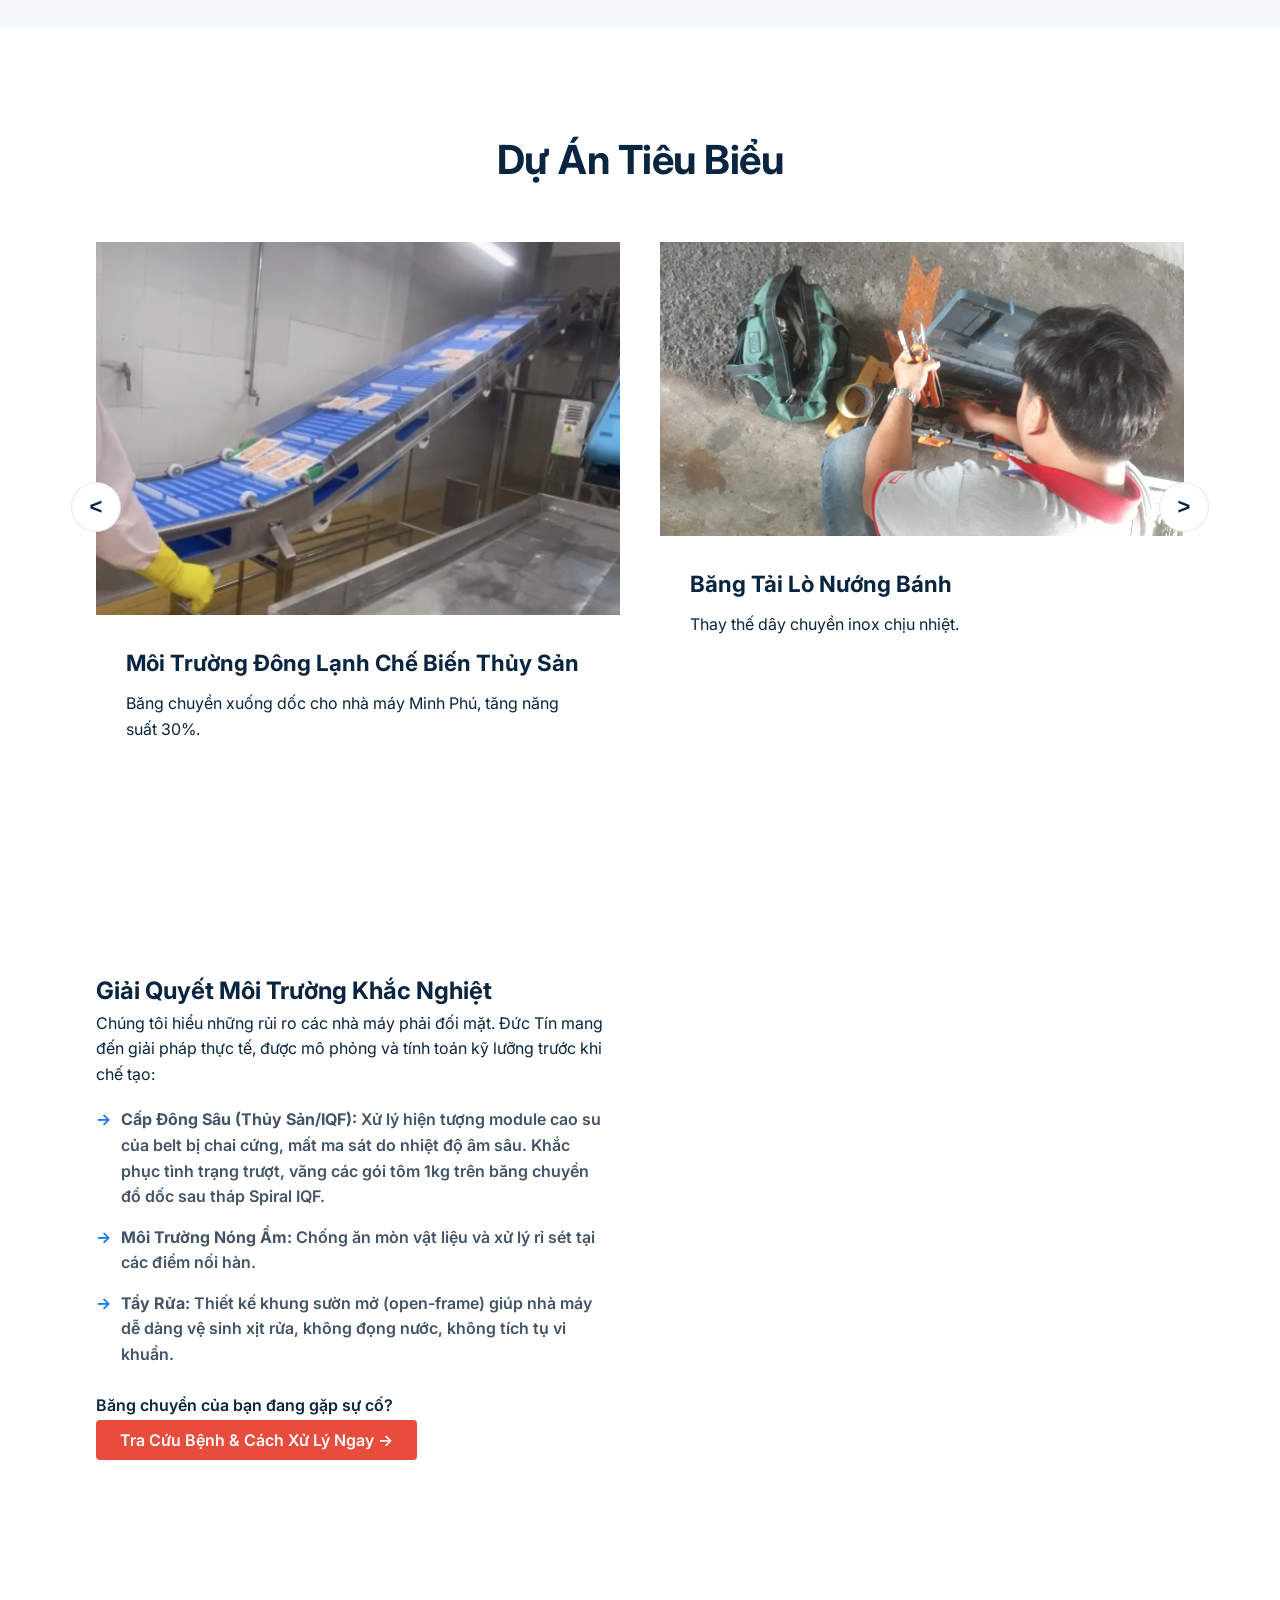
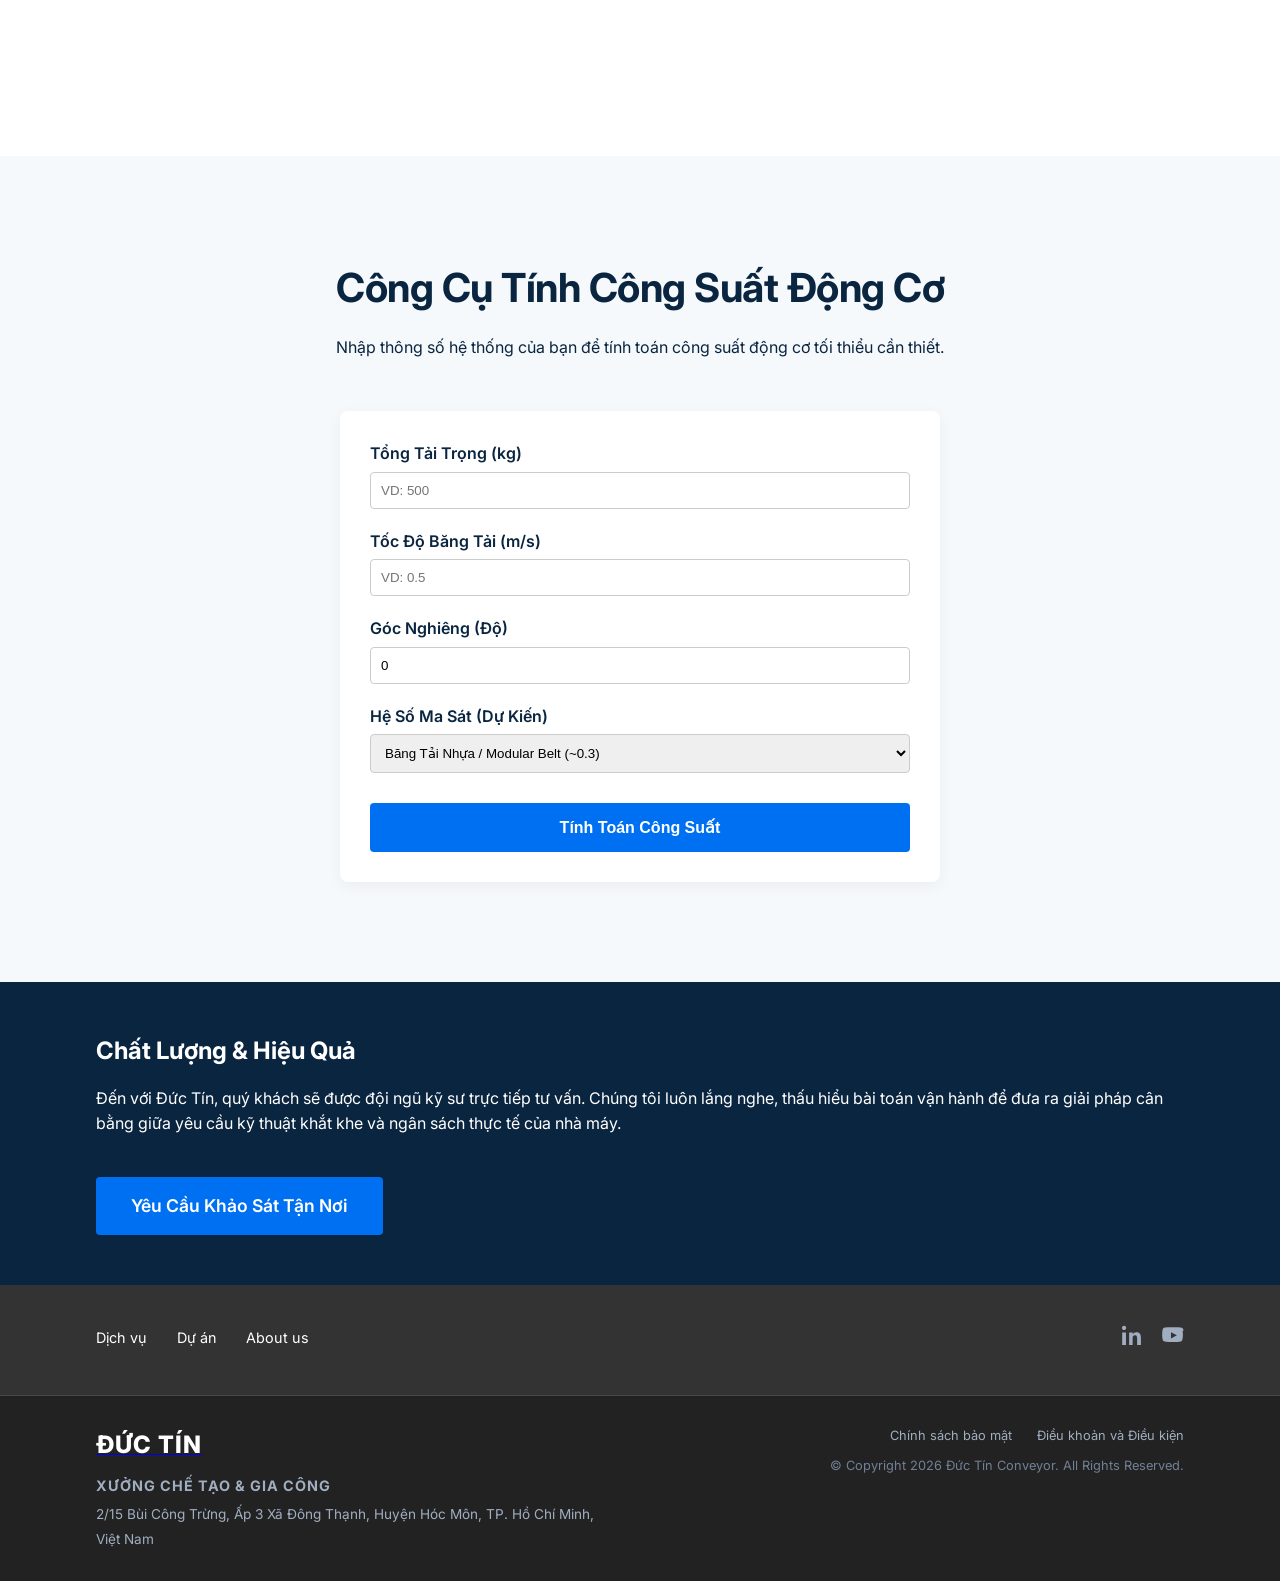
==== commit ea67a468: "Add files via upload" ====
--- a/index.html
+++ b/index.html
@@ -1,499 +1,410 @@
-<!doctype html>
+<!DOCTYPE html>
 <html lang="vi">
-  <head>
-    <meta charset="UTF-8" />
-    <meta name="viewport" content="width=device-width, initial-scale=1.0" />
-    <meta
-      name="description"
-      content="Đức Tín - Chuyên gia chế tạo và nâng cấp hệ thống băng chuyền (Conveyor Retrofit) cho nhà máy F&B và đối tác OEM tại TP.HCM và toàn quốc."
-    />
-    <title>
-      Đức Tín | Giải Pháp Băng Chuyền Thực Phẩm & Kỹ Thuật Chuyên Sâu
-    </title>
-
-    <link rel="stylesheet" href="assets/css/style.css" />
-    <link
-      href="https://fonts.googleapis.com/css2?family=Inter:wght@300;400;600;800&display=swap"
-      rel="stylesheet"
-    />
-  </head>
-  <body>
+<head>
+    <meta charset="UTF-8">
+    <meta name="viewport" content="width=device-width, initial-scale=1.0">
+    
+    <meta name="description" content="Đức Tín - Chuyên gia chế tạo và nâng cấp hệ thống băng chuyền (Conveyor Retrofit) cho nhà máy F&B và đối tác OEM tại TP.HCM và toàn quốc.">
+    <title>Đức Tín | Giải Pháp Băng Chuyền Thực Phẩm & Kỹ Thuật Chuyên Sâu</title>
+    
+    <meta property="og:type" content="website">
+    <meta property="og:url" content="https://bangtaiductin.com/">
+    <meta property="og:title" content="Đức Tín | Giải Pháp Băng Chuyền Thực Phẩm & Kỹ Thuật Chuyên Sâu">
+    <meta property="og:description" content="Chuyên gia chế tạo, nâng cấp (Retrofit) hệ thống băng chuyền cho nhà máy F&B. Gia công inox, dán nối PU, và tích hợp băng tải chuyên dụng tại TP.HCM.">
+    <meta property="og:image" content="https://bangtaiductin.com/assets/img/your-best-thumbnail.jpg"> 
+    
+    <link rel="icon" type="image/png" href="assets/img/favicon.png">
+    
+    <link rel="stylesheet" href="assets/css/style.css">
+    <link href="https://fonts.googleapis.com/css2?family=Inter:wght@300;400;600;800&display=swap" rel="stylesheet">
+
+    <style>
+        .floating-contact {
+            position: fixed;
+            bottom: 30px;
+            right: 30px;
+            display: flex;
+            flex-direction: column;
+            gap: 15px;
+            z-index: 9999;
+        }
+        .float-btn {
+            width: 55px;
+            height: 55px;
+            border-radius: 50%;
+            display: flex;
+            align-items: center;
+            justify-content: center;
+            box-shadow: 0 4px 12px rgba(0,0,0,0.3);
+            transition: transform 0.3s ease, box-shadow 0.3s ease;
+            text-decoration: none;
+            color: white;
+        }
+        .float-btn:hover {
+            transform: translateY(-5px);
+            box-shadow: 0 6px 16px rgba(0,0,0,0.4);
+            color: white;
+        }
+        .btn-zalo {
+            background-color: #0068ff;
+            font-weight: 800;
+            font-size: 16px;
+            font-family: 'Inter', sans-serif;
+        }
+        .btn-phone {
+            background-color: #28a745;
+        }
+        .btn-phone svg {
+            width: 26px;
+            height: 26px;
+            fill: currentColor;
+        }
+    </style>
+
+    <script type="application/ld+json">
+    {
+      "@context": "https://schema.org",
+      "@type": "LocalBusiness",
+      "name": "Đức Tín Conveyor",
+      "image": "https://bangtaiductin.com/assets/img/logo.jpg",
+      "@id": "https://bangtaiductin.com/",
+      "url": "https://bangtaiductin.com/",
+      "telephone": "[SỐ ĐIỆN THOẠI CỦA BẠN]",
+      "address": {
+        "@type": "PostalAddress",
+        "streetAddress": "2/15 Bùi Công Trừng, Ấp 3",
+        "addressLocality": "Xã Đông Thạnh, Huyện Hóc Môn",
+        "addressRegion": "TP. Hồ Chí Minh",
+        "addressCountry": "VN"
+      },
+      "geo": {
+        "@type": "GeoCoordinates",
+        "latitude": 10.8980, 
+        "longitude": 106.6340 
+      },
+      "description": "Chuyên gia chế tạo và nâng cấp hệ thống băng chuyền cho nhà máy F&B và đối tác OEM."
+    }
+    </script>
+</head>
+<body>
+
     <header id="main-header">
-      <div class="container flex-between">
-        <div class="logo">
-          <strong>ĐỨC TÍN</strong>
+        <div class="container flex-between">
+            <div class="logo">
+                <strong>ĐỨC TÍN</strong>
+            </div>
+            <nav>
+                <ul class="nav-links">
+                    <li><a href="#services">Dịch Vụ</a></li>
+                    <li><a href="#projects">Dự Án</a></li>
+                    <li><a href="#solutions">Giải Pháp</a></li>
+                    <li><a href="#contact" class="btn-primary">Yêu Cầu Khảo Sát</a></li>
+                </ul>
+            </nav>
         </div>
-        <nav>
-          <ul class="nav-links">
-            <li><a href="#capabilities">Dịch Vụ</a></li>
-            <li><a href="#projects">Dự Án</a></li>
-            <li><a href="#expertise">Giải Pháp</a></li>
-            <li><a href="#contact" class="btn-primary">Yêu Cầu Khảo Sát</a></li>
-          </ul>
-        </nav>
-      </div>
     </header>
 
     <main>
-      <section id="hero" class="hero-section">
-        <video class="hero-video" autoplay loop muted playsinline>
-          <source src="assets/videos/20250815_181131.mp4" type="video/mp4" />
-        </video>
-
-        <div class="hero-overlay"></div>
-
-        <div class="container hero-content kinetic-up">
-          <h1>Chế Tạo & Nâng Cấp Băng Chuyền Công Nghiệp</h1>
-          <p>
-            Từ một băng tải đơn lẻ đến việc tích hợp toàn bộ hệ thống nhà máy.
-            <strong>Đức Tín</strong> cung cấp giải pháp gia công và lắp đặt
-            chuyên sâu cho các nhà máy F&B và đối tác OEM. Xưởng chế tạo đặt tại
-            TP.HCM, sẵn sàng thi công tại mọi tỉnh thành.
-          </p>
-          <div class="hero-actions">
-            <a href="#capabilities" class="btn-primary">Khám Phá Giải Pháp</a>
-          </div>
+        <section id="hero" class="hero-section">
+            <video class="hero-video" autoplay loop muted playsinline poster="assets/img/hero-fallback.jpg">
+                <source src="assets/videos/20250815_181131.mp4" type="video/mp4">
+            </video>
+            
+            <div class="hero-overlay"></div>
+
+            <div class="container hero-content kinetic-up">
+                <h1>Chế Tạo & Nâng Cấp Băng Chuyền Công Nghiệp</h1>
+                <p>Từ một băng tải đơn lẻ đến việc tích hợp toàn bộ hệ thống nhà máy. <strong>Đức Tín</strong> cung cấp giải pháp gia công và lắp đặt chuyên sâu cho các nhà máy F&B và đối tác OEM. Xưởng chế tạo đặt tại TP.HCM, sẵn sàng thi công tại mọi tỉnh thành.</p>
+                <div class="hero-actions">
+                    <a href="#services" class="btn-primary">Khám Phá Giải Pháp</a>
+                </div>
+            </div>
+        </section>
+
+        <section id="services" class="section-padding bg-light">
+            <div class="container">
+                <div class="section-header kinetic-up">
+                    <h2>Danh Mục Cốt Lõi</h2>
+                    <p>Giải pháp kỹ thuật được tinh chỉnh cho từng quy trình công nghiệp và ngân sách thực tế của nhà máy.</p>
+                </div>
+                <div class="grid-3">
+                    <div class="card kinetic-up delay-1">
+                        <h3>Cải Tạo & Nâng Cấp (Retrofit)</h3>
+                        <p>Thiết kế lại và tối ưu hóa hệ thống băng tải hiện hữu, nâng cấp lên hệ thống <strong>băng tải nhựa (modular belt)</strong> chuyên dụng để xử lý triệt để các điểm nghẹt gây cản trở năng suất.</p>
+                        <a href="https://bangtaiductin.com/dich-vu/caitao" class="read-more">Xem chi tiết →</a>
+                    </div>
+                    <div class="card kinetic-up delay-2">
+                        <h3>Dán Nối Băng Tải PU</h3>
+                        <p>Dịch vụ dán nối, ép nhiệt dây băng tải PU/PVC lưu động trực tiếp tại nhà máy khách hàng, đảm bảo mối nối bền bỉ, chuẩn vi sinh.</p>
+                        <a href="https://bangtaiductin.com/dich-vu/dannoipu" class="read-more">Xem chi tiết →</a>
+                    </div>
+                    <div class="card kinetic-up delay-3">
+                        <h3>Thiết Kế & Chế Tạo (OEM)</h3>
+                        <p>Gia công cơ khí, chế tạo băng chuyền inox chuyên dụng cho ngành thực phẩm theo bản vẽ hoặc yêu cầu đặc thù.</p>
+                        <a href="https://bangtaiductin.com/dich-vu/thietkechetao" class="read-more">Xem chi tiết →</a>
+                    </div>
+                </div>
+            </div>
+        </section>
+
+        <section id="projects" class="section-padding">
+            <div class="container">
+                <div class="section-header kinetic-up">
+                    <h2>Dự Án Tiêu Biểu</h2>
+                </div>
+
+                <div class="projects-slider">
+                    <button class="slider-btn prev"><</button>
+                    
+                    <div class="projects-viewport">
+                        <div class="projects-track">
+                            
+                            <div class="project-card kinetic-up delay-1">
+                                <a href="https://bangtaiductin.com/du-an/thuysanlanh" class="project-link"></a>
+                                <div class="project-image">
+                                    <img src="assets/img/20260228_132549.png" alt="Băng chuyền đổ dốc cho môi trường đông lạnh thủy sản IQF">
+                                </div>
+                                <div class="project-info">
+                                    <h4>Môi Trường Đông Lạnh Chế Biến Thủy Sản</h4>
+                                    <p>Băng chuyền xuống dốc cho nhà máy Minh Phú, tăng năng suất 30%.</p>
+                                </div>
+                            </div>
+
+                            <div class="project-card kinetic-up delay-2">
+                                <a href="https://bangtaiductin.com/du-an/lo-nuong-banh" class="project-link"></a>
+                                <div class="project-image">
+                                    <img src="assets/img/20250706_082351.jpg" alt="Hệ thống băng tải chịu nhiệt cho lò nướng bánh công nghiệp">
+                                </div>
+                                <div class="project-info">
+                                    <h4>Băng Tải Lò Nướng Bánh</h4>
+                                    <p>Thay thế dây chuyền inox chịu nhiệt.</p>
+                                </div>
+                            </div>
+
+                            <div class="project-card kinetic-up delay-3">
+                                <a href="https://bangtaiductin.com/du-an/lo-nuong-banh" class="project-link"></a>
+                                <div class="project-image">
+                                    <img src="assets/img/placeholder.jpg" alt="Dự án lắp đặt băng chuyền thực phẩm">
+                                </div>
+                                <div class="project-info">
+                                    <h4>Dự Án 3</h4>
+                                    <p>Ghi chú dự án...</p>
+                                </div>
+                            </div>
+
+                            <div class="project-card kinetic-up delay-4">
+                                <a href="https://bangtaiductin.com/du-an/lo-nuong-banh" class="project-link"></a>
+                                <div class="project-image">
+                                    <img src="assets/img/placeholder.jpg" alt="Thi công hệ thống băng tải công nghiệp">
+                                </div>
+                                <div class="project-info">
+                                    <h4>Dự Án 4</h4>
+                                    <p>Ghi chú dự án...</p>
+                                </div>
+                            </div>
+
+                        </div>
+                    </div>
+
+                    <button class="slider-btn next">></button>
+                </div>
+            </div>
+        </section>
+
+        
+
+        <section id="solutions" class="section-padding bg-white" aria-labelledby="solutions-heading">
+            <div class="container">
+                <div class="innovation-split">
+            
+                    <div class="innovation-text kinetic-up">
+                        <h2 id="solutions-heading">Giải Quyết Môi Trường Khắc Nghiệt</h2>
+                        <p>Chúng tôi hiểu những rủi ro các nhà máy phải đối mặt. Đức Tín mang đến giải pháp thực tế, được mô phỏng và tính toán kỹ lưỡng trước khi chế tạo:</p>
+                
+                    <ul>
+                        <li><strong>Cấp Đông Sâu (Thủy Sản/IQF):</strong> Xử lý hiện tượng module cao su của belt bị chai cứng, mất ma sát do nhiệt độ âm sâu. Khắc phục tình trạng trượt, văng các gói tôm 1kg trên băng chuyền đổ dốc sau tháp Spiral IQF.</li>
+                        <li><strong>Môi Trường Nóng Ẩm:</strong> Chống ăn mòn vật liệu và xử lý rỉ sét tại các điểm nối hàn.</li>
+                        <li><strong>Tẩy Rửa:</strong> Thiết kế khung sườn mở (open-frame) giúp nhà máy dễ dàng vệ sinh xịt rửa, không đọng nước, không tích tụ vi khuẩn.</li>
+                    </ul>
+                    <div style="margin-top: 25px;">
+                         <p style="font-weight: 600; margin-bottom: 10px;">Băng chuyền của bạn đang gặp sự cố?</p>
+                           <a href="/wiki.html" class="btn-primary" style="background-color: #e74c3c;">Tra Cứu Bệnh & Cách Xử Lý Ngay →</a>
+                    </div>
+                </div>
+
+                 <div class="innovation-visual kinetic-up delay-1" aria-hidden="true">
+                    <div class="blueprint-placeholder">
+                    <span>// [Mô Hình 3D / Bản Vẽ CAD] //</span>
+                    </div>
+                </div>
+
+            </div>
         </div>
-      </section>
-
-      <section id="capabilities" class="section-padding bg-light">
-        <div class="container">
-          <div class="section-header kinetic-up">
-            <h2>Danh Mục Cốt Lõi</h2>
-            <p>
-              Giải pháp kỹ thuật được tinh chỉnh cho từng quy trình công nghiệp
-              và ngân sách thực tế của nhà máy.
-            </p>
-          </div>
-          <div class="grid-3">
-            <div class="card kinetic-up delay-1">
-              <h3>Cải Tạo & Nâng Cấp (Retrofit)</h3>
-              <p>
-                Thiết kế lại và tối ưu hóa hệ thống băng tải hiện hữu, xử lý
-                triệt để các điểm nghẹt gây cản trở năng suất.
-              </p>
-              <a
-                href="https://bangtaiductin.com/dich-vu/caitao"
-                class="read-more"
-                >Xem chi tiết &rarr;</a
-              >
-            </div>
-            <div class="card kinetic-up delay-2">
-              <h3>Dán Nối Băng Tải PU</h3>
-              <p>
-                Dịch vụ dán nối, ép nhiệt dây băng tải PU/PVC lưu động trực tiếp
-                tại nhà máy khách hàng, đảm bảo mối nối bền bỉ, chuẩn vi sinh.
-              </p>
-              <a
-                href="https://bangtaiductin.com/dich-vu/dannoipu"
-                class="read-more"
-                >Xem chi tiết &rarr;</a
-              >
-            </div>
-            <div class="card kinetic-up delay-3">
-              <h3>Thiết Kế & Chế Tạo (OEM)</h3>
-              <p>
-                Gia công cơ khí , chế tạo băng chuyền inox chuyên dụng cho ngành
-                thực phẩm theo bản vẽ hoặc yêu cầu đặc thù.
-              </p>
-              <a
-                href="https://bangtaiductin.com/dich-vu/thietkechetao"
-                class="read-more"
-                >Xem chi tiết &rarr;</a
-              >
-            </div>
-          </div>
-        </div>
-      </section>
-
-      <!-- Projects-->
-      <section id="projects" class="section-padding">
-        <div class="container">
-          <div class="section-header kinetic-up">
-            <h2>Dự Án Tiêu Biểu</h2>
-          </div>
-
-          <div class="projects-slider">
-            <button class="slider-btn prev">&lt;</button>
-
-            <div class="projects-viewport">
-              <div class="projects-track">
-                <!--infinite looping carousel-->
-                <!-- PROJECT CARD 1 -->
-                <div class="project-card kinetic-up delay-1">
-                  <a
-                    href="https://bangtaiductin.com/du-an/thuysanlanh"
-                    class="project-link"
-                  ></a>
-                  <div class="project-image">
-                    <img src="assets/img/20260228_132549.png" />
-                  </div>
-                  <div class="project-info">
-                    <h4>Môi Trường Đông Lạnh Chế Biến Thủy Sản</h4>
-                    <p>
-                      Băng chuyền xuống dốc cho nhà máy Minh Phú, tăng năng suất
-                      30%.
-                    </p>
-                  </div>
-                </div>
-
-                <!-- PROJECT CARD 2 -->
-                <div class="project-card kinetic-up delay-2">
-                  <a
-                    href="https://bangtaiductin.com/du-an/lo-nuong-banh"
-                    class="project-link"
-                  ></a>
-                  <div class="project-image">
-                    <img src="assets/img/20250706_082351.jpg" />
-                  </div>
-                  <div class="project-info">
-                    <h4>Băng Tải Lò Nướng Bánh</h4>
-                    <p>Thay thế dây chuyền inox chịu nhiệt.</p>
-                  </div>
-                </div>
-
-                <!-- PROJECT CARD 3 -->
-                <div class="project-card kinetic-up delay-3">
-                  <a
-                    href="https://bangtaiductin.com/du-an/lo-nuong-banh"
-                    class="project-link"
-                  ></a>
-                  <div class="project-image">
-                    <img src="" />
-                  </div>
-                  <div class="project-info">
-                    <h4>Dự Án 3</h4>
-                    <p>ghí chú</p>
-                  </div>
-                </div>
-
-                <!-- PROJECT CARD 4 -->
-                <div class="project-card kinetic-up delay-4">
-                  <a
-                    href="https://bangtaiductin.com/du-an/lo-nuong-banh"
-                    class="project-link"
-                  ></a>
-                  <div class="project-image">
-                    <img src="" />
-                  </div>
-                  <div class="project-info">
-                    <h4>Dự Án 4</h4>
-                    <p>ghi chú</p>
-                  </div>
-                </div>
-
-                <!-- Future projects add here -->
-              </div>
-            </div>
-
-            <button class="slider-btn next">&gt;</button>
-          </div>
-        </div>
-      </section>
-
-      <section id="expertise" class="section-padding bg-light">
-        <div class="container innovation-split">
-          <div class="innovation-text kinetic-up">
-            <h2>Giải Quyết Môi Trường Khắc Nghiệt</h2>
-            <p>
-              Chúng tôi hiểu những rủi ro các nhà máy phải đối mặt. Đức Tín mang
-              đến giải pháp thực tế, được mô phỏng và tính toán kỹ lưỡng trước
-              khi chế tạo:
-            </p>
-            <ul>
-              <li>
-                <strong>Cấp Đông Sâu (Thủy Sản/IQF):</strong> Xử lý hiện tượng
-                module cao su của belt bị chai cứng, mất ma sát do nhiệt độ âm
-                sâu. Khắc phục tình trạng trượt, văng các gói tôm 1kg trên băng
-                chuyền đổ dốc sau tháp Spiral IQF.
-              </li>
-              <li>
-                <strong>Môi Trường Nóng Ẩm:</strong> Chống ăn mòn vật liệu và xử
-                lý rỉ sét tại các điểm nối hàn.
-              </li>
-              <li>
-                <strong>Tẩy Rửa:</strong> Thiết kế khung sườn mở (open-frame)
-                giúp nhà máy dễ dàng vệ sinh xịt rửa, không đọng nước, không
-                tích tụ vi khuẩn.
-              </li>
-            </ul>
-          </div>
-
-          <div class="innovation-visual kinetic-up delay-2">
-            <div class="blueprint-placeholder">
-              <span>[Mô Hình 3D / Bản Vẽ CAD]</span>
-            </div>
-          </div>
-        </div>
-      </section>
-
-      <!-- Clinents -->
-      <section id="clients" class="section-padding">
-        <div class="container kinetic-up">
-          <div class="section-header">
-            <h2>Đối Tác & Khách Hàng</h2>
-          </div>
-
-          <div class="logo-marquee">
+    </section>
+
+        <section id="clients" class="section-padding">
+            <div class="container kinetic-up">
+                <div class="section-header">
+                    <h2>Đối Tác & Khách Hàng</h2>
+                </div>
+
+                   <div class="logo-marquee">
             <div class="logo-track">
               <!-- ORIGINAL SET -->
-              <a
-                href="https://www.pepsico.com"
-                target="_blank"
-                class="logo-item"
-                >Pepsico Foods</a
-              >
-              <a href="https://www.kumho.com" target="_blank" class="logo-item"
-                >Kumho</a
-              >
-              <a href="https://www.ishida.com" target="_blank" class="logo-item"
-                >Ishida</a
-              >
-              <a
-                href="https://www.hanacans.com"
-                target="_blank"
-                class="logo-item"
-                >Hanacans</a
-              >
-              <a
-                href="https://www.baosteel.com/home"
-                target="_blank"
-                class="logo-item"
-                >Baosteel</a
-              >
-              <a
-                href="https://www.bridgestone.com.vn/"
-                target="_blank"
-                class="logo-item"
-                >Bridgestone</a
-              >
-              <a
-                href="https://anhphat.com.vn/"
-                target="_blank"
-                class="logo-item"
-                >Anh Phát</a
-              >
-              <a
-                href="https://www.perfettivanmelle.com/"
-                target="_blank"
-                class="logo-item"
-                >PERFETTI VAN MELLE</a
-              >
-              <a
-                href="https://taikaseafood.com.vn/"
-                target="_blank"
-                class="logo-item"
-                >TAIKA SEAFOOD</a>
-              <a
-                href="https://tgfish.vn/"
-                target="_blank"
-                class="logo-item"
-                >TG Fíhery</a>
+              <a href="https://www.pepsico.com" target="_blank" class="logo-item">Pepsico Foods</a>
+              <a href="https://www.kumho.com" target="_blank" class="logo-item">Kumho</a>
+              <a href="https://www.ishida.com" target="_blank" class="logo-item">Ishida</a>
+              <a href="https://www.hanacans.com" target="_blank" class="logo-item">Hanacans</a>
+              <a href="https://www.baosteel.com/home" target="_blank" class="logo-item">Baosteel</a>
+              <a href="https://www.bridgestone.com.vn/" target="_blank" class="logo-item">Bridgestone</a>
+              <a href="https://anhphat.com.vn/" target="_blank" class="logo-item">Anh Phát</a>
+              <a href="https://www.perfettivanmelle.com/" target="_blank" class="logo-item">PERFETTI VAN MELLE</a>
+              <a href="https://taikaseafood.com.vn/" target="_blank" class="logo-item">TAIKA SEAFOOD</a>
+              <a href="https://tgfish.vn/" target="_blank" class="logo-item">TG Fíhery</a>
 
               <!-- DUPLICATE SET (for seamless loop) -->
-              <a
-                href="https://www.pepsico.com"
-                target="_blank"
-                class="logo-item"
-                >Pepsico Foods</a
-              >
-              <a href="https://www.kumho.com" target="_blank" class="logo-item"
-                >Kumho</a
-              >
-              <a href="https://www.ishida.com" target="_blank" class="logo-item"
-                >Ishida</a
-              >
-              <a
-                href="https://www.hanacans.com"
-                target="_blank"
-                class="logo-item"
-                >Hanacans</a
-              >
-              <a
-                href="https://www.baosteel.com/home"
-                target="_blank"
-                class="logo-item"
-                >Baosteel</a
-              >
-              <a
-                href="https://www.bridgestone.com.vn/"
-                target="_blank"
-                class="logo-item"
-                >Bridgestone</a
-              >
-              <a
-                href="https://anhphat.com.vn/"
-                target="_blank"
-                class="logo-item"
-                >Anh Phát</a
-              >
-              <a
-                href="https://www.perfettivanmelle.com/"
-                target="_blank"
-                class="logo-item"
-                >PERFETTI VAN MELLE</a
-              >
-              <a
-                href="https://taikaseafood.com.vn/"
-                target="_blank"
-                class="logo-item"
-                >TAIKA SEAFOOD</a>
-              <a
-                href="https://tgfish.vn/"
-                target="_blank"
-                class="logo-item"
-                >TG Fíhery</a>
-              
-            </div>
-          </div>
+              <a href="https://www.pepsico.com" target="_blank" class="logo-item">Pepsico Foods</a>
+              <a href="https://www.kumho.com" target="_blank" class="logo-item">Kumho</a>
+              <a href="https://www.ishida.com" target="_blank" class="logo-item">Ishida</a>
+              <a href="https://www.hanacans.com" target="_blank" class="logo-item">Hanacans</a>
+              <a href="https://www.baosteel.com/home" target="_blank" class="logo-item">Baosteel</a>
+              <a href="https://www.bridgestone.com.vn/" target="_blank" class="logo-item">Bridgestone</a>
+              <a href="https://anhphat.com.vn/" target="_blank" class="logo-item">Anh Phát</a>
+              <a href="https://www.perfettivanmelle.com/" target="_blank" class="logo-item">PERFETTI VAN MELLE</a>
+              <a href="https://taikaseafood.com.vn/" target="_blank" class="logo-item">TAIKA SEAFOOD</a>
+              <a href="https://tgfish.vn/" target="_blank" class="logo-item">TG Fíhery</a>             
+                    </div>
+                  </div>
+                </div>
+        </section>
+
+        <section id="engineering-calculator" class="section-padding bg-light">
+    <div class="container">
+        <div class="section-header text-center">
+            <h2>Công Cụ Tính Công Suất Động Cơ</h2>
+            <p>Nhập thông số hệ thống của bạn để tính toán công suất động cơ tối thiểu cần thiết.</p>
         </div>
-      </section>
-
-      <!-- CALL TO ACTION -->
-      <section id="calltoaction" class="section-padding bg-dark">
-        <div class="container text-center kinetic-up">
-          <h2>Chất Lượng & Hiệu Quả</h2>
-          <p>
-            Đến với Đức Tín, quý khách sẽ được kỹ sư trực tiếp tư vấn.
-            Chúng tôi luôn lắng nghe, hiểu bài toán vận hành để đưa ra giải
-            pháp cân bằng giữa yêu cầu kỹ thuật khắt khe và ngân sách thực tế
-            của nhà máy.
-          </p>
-          <a
-            href="mailto:huynh.nguyen@southernstar-vn.com"
-            class="btn-primary btn-large"
-            >Yêu Cầu Khảo Sát Tận Nơi</a
-          >
+
+        <div class="calculator-card" style="max-width: 600px; margin: 0 auto; background: #fff; padding: 30px; border-radius: 8px; box-shadow: 0 4px 15px rgba(0,0,0,0.05);">
+            
+            <div class="input-group" style="margin-bottom: 20px;">
+                <label for="calc-load" style="display: block; font-weight: 600; margin-bottom: 5px;">Tổng Tải Trọng (kg)</label>
+                <input type="number" id="calc-load" placeholder="VD: 500" style="width: 100%; padding: 10px; border: 1px solid #ccc; border-radius: 4px;">
+            </div>
+
+            <div class="input-group" style="margin-bottom: 20px;">
+                <label for="calc-speed" style="display: block; font-weight: 600; margin-bottom: 5px;">Tốc Độ Băng Tải (m/s)</label>
+                <input type="number" id="calc-speed" placeholder="VD: 0.5" step="0.1" style="width: 100%; padding: 10px; border: 1px solid #ccc; border-radius: 4px;">
+            </div>
+
+            <div class="input-group" style="margin-bottom: 20px;">
+                <label for="calc-incline" style="display: block; font-weight: 600; margin-bottom: 5px;">Góc Nghiêng (Độ)</label>
+                <input type="number" id="calc-incline" placeholder="VD: 0 (Đi ngang), 15 (Lên dốc)" value="0" style="width: 100%; padding: 10px; border: 1px solid #ccc; border-radius: 4px;">
+            </div>
+
+            <div class="input-group" style="margin-bottom: 30px;">
+                <label for="calc-friction" style="display: block; font-weight: 600; margin-bottom: 5px;">Hệ Số Ma Sát (Dự Kiến)</label>
+                <select id="calc-friction" style="width: 100%; padding: 10px; border: 1px solid #ccc; border-radius: 4px;">
+                    <option value="0.3">Băng Tải Nhựa / Modular Belt (~0.3)</option>
+                    <option value="0.5">Băng Tải PU/PVC trượt trên mặt Inox (~0.5)</option>
+                    <option value="0.05">Băng Tải Con Lăn / Roller (~0.05)</option>
+                </select>
+            </div>
+
+            <button id="btn-calculate" class="btn-primary" style="width: 100%; padding: 15px; font-size: 16px; border: none; cursor: pointer;">Tính Toán Công Suất</button>
+
+            <div id="calc-result" style="display: none; margin-top: 30px; padding: 20px; background: #e9f7ef; border-left: 5px solid #28a745; border-radius: 4px;">
+                <h3 style="margin-top: 0; color: #155724;">Kết Quả Yêu Cầu: <span id="output-kw" style="font-size: 1.5em; font-weight: 800;">0</span> kW</h3>
+                <p style="margin-bottom: 15px; font-size: 14px; color: #155724;">*Lưu ý: Kết quả đã bao gồm hệ số an toàn cơ bản. Để chọn Motor & Hộp Giảm Tốc chính xác cho môi trường thực tế, vui lòng liên hệ kỹ sư Đức Tín.</p>
+                <a href="https://zalo.me/0934045434" target="_blank" class="btn-zalo" style="display: inline-block; padding: 10px 20px; background: #0068ff; color: white; text-decoration: none; border-radius: 4px; font-weight: bold;">Gửi Yêu Cầu Khảo Sát Tận Nơi</a>
+            </div>
         </div>
-      </section>
+    </div>
+</section>
+
+        <section id="calltoaction" class="section-padding bg-dark">
+            <div class="container text-center kinetic-up">
+                <h2>Chất Lượng & Hiệu Quả</h2>
+                <p>Đến với Đức Tín, quý khách sẽ được đội ngũ kỹ sư trực tiếp tư vấn. Chúng tôi luôn lắng nghe, thấu hiểu bài toán vận hành để đưa ra giải pháp cân bằng giữa yêu cầu kỹ thuật khắt khe và ngân sách thực tế của nhà máy.</p>
+                <a href="mailto:huynh.nguyen@southernstar-vn.com" class="btn-primary btn-large">Yêu Cầu Khảo Sát Tận Nơi</a>
+            </div>
+        </section>
     </main>
-
-    <!-- FOOTER-->
+    
     <footer class="bg-dark main-footer">
-      <div class="footer-wrapper">
-        <section class="footer--top">
-          <article class="container top-article">
-            <div class="footer--links">
-              <ul class="footer--list">
-                <li class="footer--listItem">
-                  <a
-                    href="https://southernstar-vn.com/"
-                    class="footer--link text-small"
-                    >Dịch vụ</a
-                  >
-                </li>
-                <li class="footer--listItem">
-                  <a
-                    href="https://southernstar-vn.com/"
-                    class="footer--link text-small"
-                    >Dự án</a
-                  >
-                </li>
-                <li class="footer--listItem">
-                  <a
-                    href="https://southernstar-vn.com/"
-                    class="footer--link text-small"
-                    >About us</a
-                  >
-                </li>
-              </ul>
-            </div>
-
-            <div class="footer--socialMedia">
-              <ul class="footer--socialList">
-                <li class="footer--socialLink">
-                  <a
-                    href="https://www.linkedin.com/in/anh-%C4%91%E1%BA%B7ng-7b62b5374/"
-                    target="_blank"
-                    class="footer--socialIcon"
-                    aria-label="LinkedIn"
-                  >
-                    <!-- LinkedIn SVG -->
-                    <svg
-                      width="20"
-                      height="20"
-                      viewBox="0 0 24 24"
-                      fill="currentColor"
-                    >
-                      <path
-                        d="M4.98 3.5C4.98 4.88 3.87 6 2.49 6S0 4.88 0 3.5 1.11 1 2.49 1s2.49 1.12 2.49 2.5zM.22 8.98h4.54V24H.22V8.98zM8.56 8.98h4.35v2.05h.06c.61-1.15 2.09-2.35 4.29-2.35 4.59 0 5.44 3.02 5.44 6.95V24h-4.54v-7.54c0-1.8-.03-4.11-2.51-4.11-2.52 0-2.91 1.96-2.91 3.98V24H8.56V8.98z"
-                      />
-                    </svg>
-                  </a>
-                </li>
-                <li class="footer--socialLink">
-                  <a
-                    href="https://www.youtube.com/"
-                    target="_blank"
-                    class="footer--socialIcon"
-                    aria-label="YouTube"
-                  >
-                    <!-- LinkedIn SVG -->
-                    <svg
-                      width="22"
-                      height="22"
-                      viewBox="0 0 24 24"
-                      fill="currentColor"
-                    >
-                      <path
-                        d="M23.5 6.2s-.2-1.7-.8-2.4c-.8-.9-1.6-.9-2-1C17.9 2.5 12 2.5 12 2.5h-.1s-5.9 0-8.7.3c-.4.1-1.2.1-2 1C.6 4.5.5 6.2.5 6.2S.2 8 .2 9.7v1.6C.2 13 .5 14.8.5 14.8s.2 1.7.8 2.4c.8.9 1.8.9 2.3 1 1.7.2 7.4.3 7.4.3s5.9 0 8.7-.3c.4-.1 1.2-.1 2-1 .6-.7.8-2.4.8-2.4s.3-1.8.3-3.5V9.7c0-1.7-.3-3.5-.3-3.5zM9.8 14.6V7.9l6.4 3.3-6.4 3.4z"
-                      />
-                    </svg>
-                  </a>
-                </li>
-              </ul>
-            </div>
-          </article>
-        </section>
-
-        <section class="footer--bottom">
-          <article class="container bottom-article">
-            <!-- LEFT COLUMN -->
-            <div class="footer--left">
-              <div class="footer--brands">
-                <a
-                  href="https://bangtaiductin.com/"
-                  class="footer--brandLink main"
-                  aria-label="Đức Tín logo"
-                >
-                  <span class="footer-logo"><strong>ĐỨC TÍN</strong></span>
-                </a>
-              </div>
-
-              <div class="footer--address">
-                <h4 class="footer--heading">Xưởng Chế Tạo & Gia Công</h4>
-                <p class="footer--address-text">
-                  <a
-                    href="https://maps.app.goo.gl/fqE8idjkacRK633M6"
-                    class="footer--address"
-                  >
-                    2/15 Bùi Công Trừng, Ấp 3 Xã Đông Thạnh, Huyện Hóc Môn, TP.
-                    Hồ Chí Minh, Việt Nam
-                  </a>
-                </p>
-              </div>
-            </div>
-
-            <!-- RIGHT COLUMN -->
-            <div class="footer--privacy">
-              <div class="footer--policy-row">
-                <a href="termsnprivacy.html" class="footer--policy"
-                  >Chính sách bảo mật</a
-                >
-                <a href="termsnprivacy.html" class="footer--policy"
-                  >Điều khoản và Điều kiện</a
-                >
-              </div>
-
-              <p class="footer--copyright text-extra-small">
-                &copy; Copyright 2026 Đức Tín Conveyor. All Rights Reserved.
-              </p>
-            </div>
-          </article>
-        </section>
-      </div>
+        <div class="footer-wrapper">
+            <section class="footer--top">
+                <article class="container top-article">
+                    <div class="footer--links">
+                        <ul class="footer--list">
+                            <li class="footer--listItem"><a href="https://southernstar-vn.com/" class="footer--link text-small">Dịch vụ</a></li>
+                            <li class="footer--listItem"><a href="https://southernstar-vn.com/" class="footer--link text-small">Dự án</a></li>
+                            <li class="footer--listItem"><a href="https://southernstar-vn.com/" class="footer--link text-small">About us</a></li>
+                        </ul>
+                    </div>
+               
+                    <div class="footer--socialMedia">
+                        <ul class="footer--socialList">
+                            <li class="footer--socialLink">
+                                <a href="https://www.linkedin.com/in/anh-%C4%91%E1%BA%B7ng-7b62b5374/" target="_blank" class="footer--socialIcon" aria-label="LinkedIn">
+                                    <svg width="20" height="20" viewBox="0 0 24 24" fill="currentColor">
+                                        <path d="M4.98 3.5C4.98 4.88 3.87 6 2.49 6S0 4.88 0 3.5 1.11 1 2.49 1s2.49 1.12 2.49 2.5zM.22 8.98h4.54V24H.22V8.98zM8.56 8.98h4.35v2.05h.06c.61-1.15 2.09-2.35 4.29-2.35 4.59 0 5.44 3.02 5.44 6.95V24h-4.54v-7.54c0-1.8-.03-4.11-2.51-4.11-2.52 0-2.91 1.96-2.91 3.98V24H8.56V8.98z"/>
+                                    </svg>
+                                </a>
+                            </li>
+                            <li class="footer--socialLink">
+                                <a href="https://www.youtube.com/" target="_blank" class="footer--socialIcon" aria-label="YouTube">
+                                    <svg width="22" height="22" viewBox="0 0 24 24" fill="currentColor">
+                                        <path d="M23.5 6.2s-.2-1.7-.8-2.4c-.8-.9-1.6-.9-2-1C17.9 2.5 12 2.5 12 2.5h-.1s-5.9 0-8.7.3c-.4.1-1.2.1-2 1C.6 4.5.5 6.2.5 6.2S.2 8 .2 9.7v1.6C.2 13 .5 14.8.5 14.8s.2 1.7.8 2.4c.8.9 1.8.9 2.3 1 1.7.2 7.4.3 7.4.3s5.9 0 8.7-.3c.4-.1 1.2-.1 2-1 .6-.7.8-2.4.8-2.4s.3-1.8.3-3.5V9.7c0-1.7-.3-3.5-.3-3.5zM9.8 14.6V7.9l6.4 3.3-6.4 3.4z"/>
+                                    </svg>
+                                </a>
+                            </li>
+                        </ul>
+                    </div>
+                </article>
+            </section>
+
+            <section class="footer--bottom">
+                <article class="container bottom-article">
+                    <div class="footer--left">
+                        <div class="footer--brands">
+                            <a href="/" class="footer--brandLink main" aria-label="Đức Tín logo">
+                                <span class="footer-logo"><strong>ĐỨC TÍN</strong></span>
+                            </a>
+                        </div>
+                        <div class="footer--address">
+                            <h4 class="footer--heading">Xưởng Chế Tạo & Gia Công</h4>
+                            <p class="footer--address-text">
+                                <a href="https://maps.app.goo.gl/fqE8idjkacRK633M6" class="footer--address">
+                                    2/15 Bùi Công Trừng, Ấp 3 Xã Đông Thạnh, Huyện Hóc Môn, TP. Hồ Chí Minh, Việt Nam
+                                </a>
+                            </p>
+                        </div>
+                    </div>
+
+                    <div class="footer--privacy">
+                        <div class="footer--policy-row">
+                            <a href="/termsnprivacy.html" class="footer--policy">Chính sách bảo mật</a>
+                            <a href="/termsnprivacy.html" class="footer--policy">Điều khoản và Điều kiện</a>
+                        </div>
+                        <p class="footer--copyright text-extra-small">
+                            © Copyright 2026 Đức Tín Conveyor. All Rights Reserved.
+                        </p>
+                    </div>
+                </article>
+            </section>
+        </div>
     </footer>
 
+    <div class="floating-contact">
+        <a href="https://zalo.me/0934045434" target="_blank" class="float-btn btn-zalo" aria-label="Chat Zalo">Zalo</a>
+        <a href="tel:https://zalo.me/0934045434" class="float-btn btn-phone" aria-label="Gọi điện thoại">
+            <svg viewBox="0 0 24 24">
+                <path d="M6.62 10.79c1.44 2.83 3.76 5.14 6.59 6.59l2.2-2.2c.27-.27.67-.36 1.02-.24 1.12.37 2.33.57 3.57.57.55 0 1 .45 1 1V20c0 .55-.45 1-1 1-9.39 0-17-7.61-17-17 0-.55.45-1 1-1h3.5c.55 0 1 .45 1 1 0 1.25.2 2.45.57 3.57.11.35.03.74-.25 1.02l-2.2 2.2z"/>
+            </svg>
+        </a>
+    </div>
+
     <script src="assets/js/main.js"></script>
-  </body>
-</html>
+</body>
+</html>
